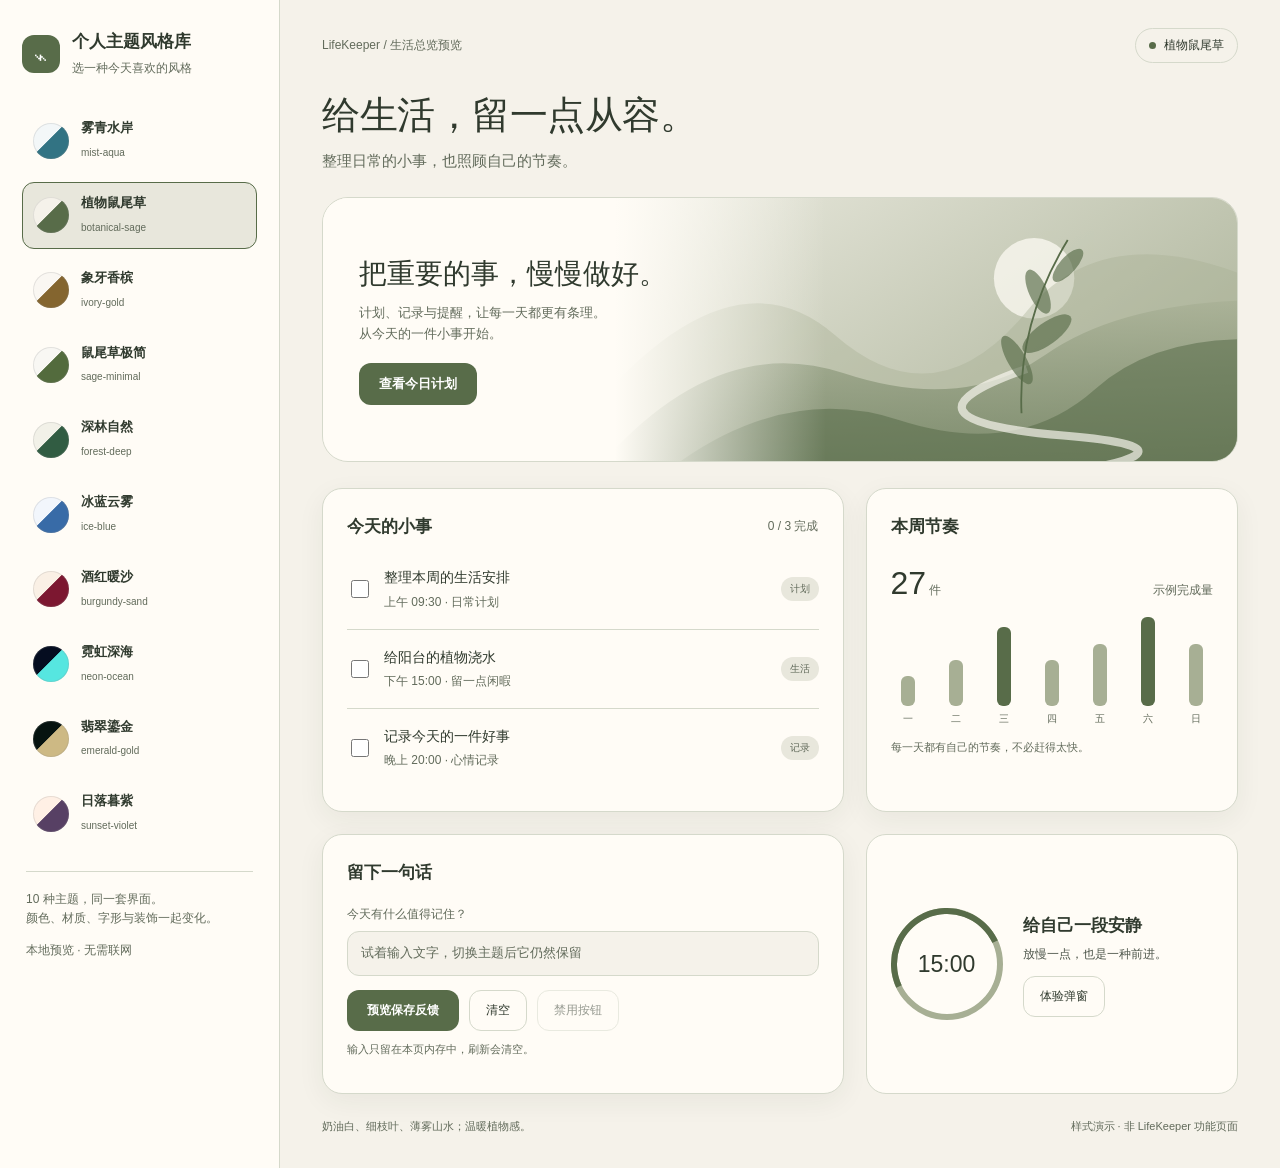
==== index.html @ 5e007a4a "Publish ten UI themes, reusable Skill and demo" ====
<!doctype html>
<html lang="zh-CN" data-ui-theme="botanical-sage"><head><meta charset="utf-8"><meta name="viewport" content="width=device-width,initial-scale=1"><title>个人主题风格预览</title><style>
/* Proposed tokens, not pixel-extracted. Original illustration assets are not included. */
:root[data-ui-theme="mist-aqua"] {
  color-scheme: light;
  --ui-bg: #F3F7F8;
  --ui-surface: #FFFFFF;
  --ui-surface-muted: #E4EFF1;
  --ui-text: #263A40;
  --ui-text-secondary: #536A72;
  --ui-accent: #327383;
  --ui-on-accent: #FFFFFF;
  --ui-border: #C8DADD;
  --ui-decor: #91BDC5;
  --ui-focus: #327383;
  --ui-danger: #A62D3D;
  --ui-on-danger: #FFFFFF;
  --ui-success: #2E6543;
  --ui-warning: #805B17;
  --ui-radius-card: 20px;
  --ui-radius-control: 12px;
  --ui-shadow: 0 8px 28px rgba(40,55,40,.06);
  --ui-font-body: "Segoe UI", "Microsoft YaHei", sans-serif;
  --ui-font-display: "Segoe UI", "Microsoft YaHei", sans-serif;
  --ui-motion-fast: 160ms;
  --ui-motion-panel: 240ms;
  --ui-gradient-decor: linear-gradient(145deg, #FFFFFF, #91BDC5);
  --ui-chart-1: #327383;
  --ui-chart-2: #91BDC5;
  --ui-chart-3: #536A72;
  --ui-surface-immersive: #FFFFFF;
  --ui-on-immersive: #263A40;
  --ui-shadow-decor: none;
}

:root[data-ui-theme="botanical-sage"] {
  color-scheme: light;
  --ui-bg: #F5F2EA;
  --ui-surface: #FFFCF6;
  --ui-surface-muted: #E8E7DC;
  --ui-text: #303A2E;
  --ui-text-secondary: #626B5B;
  --ui-accent: #586C49;
  --ui-on-accent: #FFFFFF;
  --ui-border: #D5D9CB;
  --ui-decor: #A7AF94;
  --ui-focus: #586C49;
  --ui-danger: #A62D3D;
  --ui-on-danger: #FFFFFF;
  --ui-success: #2E6543;
  --ui-warning: #805B17;
  --ui-radius-card: 20px;
  --ui-radius-control: 12px;
  --ui-shadow: 0 8px 28px rgba(40,55,40,.06);
  --ui-font-body: "Segoe UI", "Microsoft YaHei", sans-serif;
  --ui-font-display: "Georgia", "STSong", "SimSun", serif;
  --ui-motion-fast: 160ms;
  --ui-motion-panel: 240ms;
  --ui-gradient-decor: linear-gradient(145deg, #FFFCF6, #A7AF94);
  --ui-chart-1: #586C49;
  --ui-chart-2: #A7AF94;
  --ui-chart-3: #626B5B;
  --ui-surface-immersive: #FFFCF6;
  --ui-on-immersive: #303A2E;
  --ui-shadow-decor: none;
}

:root[data-ui-theme="ivory-gold"] {
  color-scheme: light;
  --ui-bg: #FAF7F2;
  --ui-surface: #FFFFFF;
  --ui-surface-muted: #F1E9DA;
  --ui-text: #3C352B;
  --ui-text-secondary: #766650;
  --ui-accent: #84652F;
  --ui-on-accent: #FFFFFF;
  --ui-border: #E0D3BC;
  --ui-decor: #CBAF77;
  --ui-focus: #84652F;
  --ui-danger: #A62D3D;
  --ui-on-danger: #FFFFFF;
  --ui-success: #2E6543;
  --ui-warning: #805B17;
  --ui-radius-card: 20px;
  --ui-radius-control: 12px;
  --ui-shadow: 0 8px 28px rgba(40,55,40,.06);
  --ui-font-body: "Segoe UI", "Microsoft YaHei", sans-serif;
  --ui-font-display: "Georgia", "STSong", "SimSun", serif;
  --ui-motion-fast: 160ms;
  --ui-motion-panel: 240ms;
  --ui-gradient-decor: linear-gradient(145deg, #FFFFFF, #CBAF77);
  --ui-chart-1: #84652F;
  --ui-chart-2: #CBAF77;
  --ui-chart-3: #766650;
  --ui-surface-immersive: #FFFFFF;
  --ui-on-immersive: #3C352B;
  --ui-shadow-decor: none;
}

:root[data-ui-theme="sage-minimal"] {
  color-scheme: light;
  --ui-bg: #F8F7F3;
  --ui-surface: #FFFFFF;
  --ui-surface-muted: #EDEFE5;
  --ui-text: #30392D;
  --ui-text-secondary: #626D59;
  --ui-accent: #536B3D;
  --ui-on-accent: #FFFFFF;
  --ui-border: #D8DECD;
  --ui-decor: #A3B18A;
  --ui-focus: #536B3D;
  --ui-danger: #A62D3D;
  --ui-on-danger: #FFFFFF;
  --ui-success: #2E6543;
  --ui-warning: #805B17;
  --ui-radius-card: 16px;
  --ui-radius-control: 12px;
  --ui-shadow: 0 8px 28px rgba(40,55,40,.06);
  --ui-font-body: "Segoe UI", "Microsoft YaHei", sans-serif;
  --ui-font-display: "Segoe UI", "Microsoft YaHei", sans-serif;
  --ui-motion-fast: 160ms;
  --ui-motion-panel: 240ms;
  --ui-gradient-decor: linear-gradient(145deg, #FFFFFF, #A3B18A);
  --ui-chart-1: #536B3D;
  --ui-chart-2: #A3B18A;
  --ui-chart-3: #626D59;
  --ui-surface-immersive: #FFFFFF;
  --ui-on-immersive: #30392D;
  --ui-shadow-decor: none;
}

:root[data-ui-theme="forest-deep"] {
  color-scheme: light;
  --ui-bg: #F2F1E8;
  --ui-surface: #FCFBF5;
  --ui-surface-muted: #E2E7DC;
  --ui-text: #243C31;
  --ui-text-secondary: #536859;
  --ui-accent: #315C42;
  --ui-on-accent: #FFFFFF;
  --ui-border: #C9D4C7;
  --ui-decor: #779174;
  --ui-focus: #315C42;
  --ui-danger: #A62D3D;
  --ui-on-danger: #FFFFFF;
  --ui-success: #2E6543;
  --ui-warning: #805B17;
  --ui-radius-card: 20px;
  --ui-radius-control: 12px;
  --ui-shadow: 0 8px 28px rgba(40,55,40,.06);
  --ui-font-body: "Segoe UI", "Microsoft YaHei", sans-serif;
  --ui-font-display: "Georgia", "STSong", "SimSun", serif;
  --ui-motion-fast: 160ms;
  --ui-motion-panel: 240ms;
  --ui-gradient-decor: linear-gradient(145deg, #FCFBF5, #779174);
  --ui-chart-1: #315C42;
  --ui-chart-2: #779174;
  --ui-chart-3: #536859;
  --ui-surface-immersive: #203F32;
  --ui-on-immersive: #F7F4E9;
  --ui-shadow-decor: none;
}

:root[data-ui-theme="ice-blue"] {
  color-scheme: light;
  --ui-bg: #F2F6FC;
  --ui-surface: #FFFFFF;
  --ui-surface-muted: #E5EDF8;
  --ui-text: #293B54;
  --ui-text-secondary: #586D8A;
  --ui-accent: #386BA7;
  --ui-on-accent: #FFFFFF;
  --ui-border: #C9D8EA;
  --ui-decor: #8AAED5;
  --ui-focus: #386BA7;
  --ui-danger: #A62D3D;
  --ui-on-danger: #FFFFFF;
  --ui-success: #2E6543;
  --ui-warning: #805B17;
  --ui-radius-card: 20px;
  --ui-radius-control: 12px;
  --ui-shadow: 0 8px 28px rgba(40,55,40,.06);
  --ui-font-body: "Segoe UI", "Microsoft YaHei", sans-serif;
  --ui-font-display: "Segoe UI", "Microsoft YaHei", sans-serif;
  --ui-motion-fast: 160ms;
  --ui-motion-panel: 240ms;
  --ui-gradient-decor: linear-gradient(145deg, #FFFFFF, #8AAED5);
  --ui-chart-1: #386BA7;
  --ui-chart-2: #8AAED5;
  --ui-chart-3: #586D8A;
  --ui-surface-immersive: #FFFFFF;
  --ui-on-immersive: #293B54;
  --ui-shadow-decor: none;
}

:root[data-ui-theme="burgundy-sand"] {
  color-scheme: light;
  --ui-bg: #FAF0E5;
  --ui-surface: #FFFAF3;
  --ui-surface-muted: #F0E0CD;
  --ui-text: #4B252B;
  --ui-text-secondary: #795C51;
  --ui-accent: #7C1730;
  --ui-on-accent: #FFFFFF;
  --ui-border: #E3CDB7;
  --ui-decor: #C49865;
  --ui-focus: #7C1730;
  --ui-danger: #A62D3D;
  --ui-on-danger: #FFFFFF;
  --ui-success: #2E6543;
  --ui-warning: #805B17;
  --ui-radius-card: 20px;
  --ui-radius-control: 12px;
  --ui-shadow: 0 8px 28px rgba(40,55,40,.06);
  --ui-font-body: "Segoe UI", "Microsoft YaHei", sans-serif;
  --ui-font-display: "Georgia", "STSong", "SimSun", serif;
  --ui-motion-fast: 160ms;
  --ui-motion-panel: 240ms;
  --ui-gradient-decor: linear-gradient(145deg, #FFFAF3, #C49865);
  --ui-chart-1: #7C1730;
  --ui-chart-2: #C49865;
  --ui-chart-3: #795C51;
  --ui-surface-immersive: #FFFAF3;
  --ui-on-immersive: #4B252B;
  --ui-shadow-decor: none;
}

:root[data-ui-theme="neon-ocean"] {
  color-scheme: dark;
  --ui-bg: #050D20;
  --ui-surface: #101E37;
  --ui-surface-muted: #163350;
  --ui-text: #EDF6FF;
  --ui-text-secondary: #A6BDD7;
  --ui-accent: #56E6E0;
  --ui-on-accent: #052128;
  --ui-border: #315775;
  --ui-decor: #32CDEB;
  --ui-focus: #56E6E0;
  --ui-danger: #FFB4B4;
  --ui-on-danger: #271014;
  --ui-success: #A8E3BD;
  --ui-warning: #F3D695;
  --ui-radius-card: 20px;
  --ui-radius-control: 12px;
  --ui-shadow: 0 8px 28px rgba(0,0,0,.18);
  --ui-font-body: "Segoe UI", "Microsoft YaHei", sans-serif;
  --ui-font-display: "Segoe UI", "Microsoft YaHei", sans-serif;
  --ui-motion-fast: 160ms;
  --ui-motion-panel: 240ms;
  --ui-gradient-decor: linear-gradient(145deg, #101E37, #32CDEB);
  --ui-chart-1: #56E6E0;
  --ui-chart-2: #32CDEB;
  --ui-chart-3: #A6BDD7;
  --ui-surface-immersive: #101E37;
  --ui-on-immersive: #EDF6FF;
  --ui-shadow-decor: 0 0 32px rgba(50,205,235,.16);
}

:root[data-ui-theme="emerald-gold"] {
  color-scheme: dark;
  --ui-bg: #061310;
  --ui-surface: #102923;
  --ui-surface-muted: #183B30;
  --ui-text: #F2F2DC;
  --ui-text-secondary: #A9C1B0;
  --ui-accent: #CDB984;
  --ui-on-accent: #15251B;
  --ui-border: #376B57;
  --ui-decor: #61B991;
  --ui-focus: #CDB984;
  --ui-danger: #FFB4B4;
  --ui-on-danger: #271014;
  --ui-success: #A8E3BD;
  --ui-warning: #F3D695;
  --ui-radius-card: 20px;
  --ui-radius-control: 12px;
  --ui-shadow: 0 8px 28px rgba(0,0,0,.18);
  --ui-font-body: "Segoe UI", "Microsoft YaHei", sans-serif;
  --ui-font-display: "Georgia", "STSong", "SimSun", serif;
  --ui-motion-fast: 160ms;
  --ui-motion-panel: 240ms;
  --ui-gradient-decor: linear-gradient(145deg, #102923, #61B991);
  --ui-chart-1: #CDB984;
  --ui-chart-2: #61B991;
  --ui-chart-3: #A9C1B0;
  --ui-surface-immersive: #102923;
  --ui-on-immersive: #F2F2DC;
  --ui-shadow-decor: none;
}

:root[data-ui-theme="sunset-violet"] {
  color-scheme: light;
  --ui-bg: #FFF0E5;
  --ui-surface: #FFF8F1;
  --ui-surface-muted: #F7DDCE;
  --ui-text: #392F47;
  --ui-text-secondary: #795B68;
  --ui-accent: #574064;
  --ui-on-accent: #FFFFFF;
  --ui-border: #EBC6B5;
  --ui-decor: #D27C52;
  --ui-focus: #574064;
  --ui-danger: #A62D3D;
  --ui-on-danger: #FFFFFF;
  --ui-success: #2E6543;
  --ui-warning: #805B17;
  --ui-radius-card: 20px;
  --ui-radius-control: 12px;
  --ui-shadow: 0 8px 28px rgba(40,55,40,.06);
  --ui-font-body: "Segoe UI", "Microsoft YaHei", sans-serif;
  --ui-font-display: "Segoe UI", "Microsoft YaHei", sans-serif;
  --ui-motion-fast: 160ms;
  --ui-motion-panel: 240ms;
  --ui-gradient-decor: linear-gradient(145deg, #FFF8F1, #D27C52);
  --ui-chart-1: #574064;
  --ui-chart-2: #D27C52;
  --ui-chart-3: #795B68;
  --ui-surface-immersive: #30243D;
  --ui-on-immersive: #F7F4E9;
  --ui-shadow-decor: none;
}


*{box-sizing:border-box}body{margin:0;background:var(--ui-bg);color:var(--ui-text);font:15px/1.6 var(--ui-font-body)}button,input,select{font:inherit}button{cursor:pointer}button,input,select{color:inherit}button:focus-visible,input:focus-visible,select:focus-visible{outline:3px solid var(--ui-focus);outline-offset:4px}button{border:0}button:disabled{opacity:.5;cursor:not-allowed}button:hover:not(:disabled){filter:brightness(.96)}.layout{display:grid;grid-template-columns:280px minmax(0,1fr);min-height:100vh}.sidebar{background:var(--ui-surface);border-right:1px solid var(--ui-border);padding:28px 22px}.brand{display:flex;gap:12px;align-items:center;margin-bottom:28px}.logo{width:38px;height:38px;border-radius:12px;display:grid;place-items:center;background:var(--ui-accent);color:var(--ui-on-accent);font-size:25px}.brand strong{display:block;font-size:17px}.muted{color:var(--ui-text-secondary)}.small{font-size:12px}.theme-list{display:grid;gap:8px}.theme-button{width:100%;text-align:left;display:flex;gap:12px;align-items:center;background:transparent;border:1px solid transparent;padding:10px;border-radius:12px;min-height:55px}.theme-button[aria-pressed=true]{background:var(--ui-surface-muted);border-color:var(--ui-accent)}.swatch{width:36px;height:36px;border-radius:50%;flex:none;box-shadow:inset 0 0 0 1px #8883}.theme-button strong{font-size:13px;font-weight:600;display:block}.theme-button .small{font-size:10px}.sidebar-note{margin:24px 4px 0;padding-top:18px;border-top:1px solid var(--ui-border)}.content{padding:28px 42px 32px;max-width:1460px;width:100%;margin:auto}.top{display:flex;align-items:center;justify-content:space-between;margin-bottom:28px;gap:16px}.top p{margin:0}.pill{display:flex;align-items:center;gap:8px;padding:7px 13px;border:1px solid var(--ui-border);border-radius:30px;font-size:12px}.dot{height:7px;width:7px;border-radius:50%;background:var(--ui-accent)}h1,h2,p{margin-top:0}h1{font:500 clamp(28px,3vw,40px)/1.3 var(--ui-font-display);letter-spacing:-.5px;margin-bottom:8px}h2{font-size:17px;font-weight:600;margin-bottom:18px}.intro{margin-bottom:24px}.intro p{margin-bottom:0}.hero{position:relative;overflow:hidden;border-radius:26px;height:265px;background:var(--ui-surface-muted);margin-bottom:26px;border:1px solid var(--ui-border)}.landscape{position:absolute;inset:0;width:100%;height:100%;color:var(--ui-accent);background:var(--ui-gradient-decor)}.hero-copy{position:relative;width:55%;height:100%;display:flex;flex-direction:column;justify-content:center;padding:32px 36px;background:linear-gradient(90deg,var(--ui-surface) 0%,var(--ui-surface) 58%,transparent 100%)}.hero h2{font:500 28px/1.4 var(--ui-font-display);margin-bottom:10px}.hero p{font-size:13px;margin-bottom:18px;max-width:330px}.primary{background:var(--ui-accent);color:var(--ui-on-accent);border-radius:var(--ui-radius-control);padding:11px 20px;align-self:flex-start;font-weight:600}.secondary{border:1px solid var(--ui-border);background:var(--ui-surface);border-radius:var(--ui-radius-control);padding:10px 16px}.hero .primary{font-size:13px}.grid{display:grid;grid-template-columns:minmax(0,1.4fr) minmax(0,1fr);gap:22px}.panel{padding:24px;border-radius:var(--ui-radius-card);background:var(--ui-surface);border:1px solid var(--ui-border);box-shadow:var(--ui-shadow)}.section-head{display:flex;justify-content:space-between;align-items:center;margin-bottom:10px}.section-head h2{margin:0}.text-button{padding:5px;background:transparent;color:var(--ui-accent);font-size:12px}.task{display:flex;gap:12px;align-items:center;padding:16px 0;border-bottom:1px solid var(--ui-border)}.task:last-child{border-bottom:0}.task input{accent-color:var(--ui-accent);width:18px;height:18px;flex:none;cursor:pointer}.task label{flex:1;cursor:pointer}.task label strong{display:block;font-size:14px;font-weight:500}.task input:checked+label strong{text-decoration:line-through;color:var(--ui-text-secondary)}.tag{font-size:10px;border-radius:20px;padding:4px 9px;background:var(--ui-surface-muted);color:var(--ui-text-secondary)}.metrics{display:flex;justify-content:space-between;align-items:baseline}.big{font-size:32px;font-weight:500;font-variant-numeric:tabular-nums}.chart{display:flex;height:118px;gap:14px;align-items:flex-end;padding:8px 0 0;margin-bottom:12px}.column{flex:1;display:flex;align-items:center;flex-direction:column;gap:5px;height:100%;justify-content:flex-end}.bar{width:14px;border-radius:6px;background:var(--ui-chart-2)}.column:nth-child(3n) .bar{background:var(--ui-chart-1)}.column span{font-size:10px;color:var(--ui-text-secondary)}.chart-caption{font-size:11px;color:var(--ui-text-secondary);margin:0}.bottom-grid{margin-top:22px;display:grid;grid-template-columns:minmax(0,1.4fr) minmax(0,1fr);gap:22px}.form-label{display:block;font-size:12px;margin:0 0 7px}.input{background:var(--ui-bg);border:1px solid var(--ui-border);padding:11px 13px;border-radius:var(--ui-radius-control);width:100%;font-size:13px}.input::placeholder{color:var(--ui-text-secondary)}.actions{display:flex;gap:10px;margin-top:14px;flex-wrap:wrap}.actions button{font-size:12px}.immersive{background:var(--ui-surface-immersive);color:var(--ui-on-immersive);box-shadow:var(--ui-shadow-decor);position:relative;overflow:hidden;display:flex;align-items:center;gap:20px;min-height:196px}.ring{width:112px;height:112px;flex:none;border-radius:50%;border:6px solid var(--ui-decor);position:relative;display:grid;place-items:center;font-size:23px}.ring:before{content:'';position:absolute;inset:-6px;border:6px solid var(--ui-accent);border-right-color:transparent;border-bottom-color:transparent;border-radius:50%;transform:rotate(20deg)}.immersive h2{margin-bottom:6px}.immersive p{font-size:12px;opacity:.85}.immersive button{font-size:12px}.footer{display:flex;justify-content:space-between;gap:20px;margin-top:24px;font-size:11px;color:var(--ui-text-secondary)}.toast{position:fixed;bottom:28px;left:50%;transform:translateX(-50%);padding:12px 24px;border-radius:14px;background:var(--ui-accent);color:var(--ui-on-accent);box-shadow:var(--ui-shadow);z-index:10}.toast[hidden]{display:none}.art-variant{display:none}.landscape[data-art=plant] .plant,.landscape[data-art=flower] .flower,.landscape[data-art=forest] .forest,.landscape[data-art=ring] .rings,.landscape[data-art=crystal] .crystal,.landscape[data-art=cloud] .cloud,.landscape[data-art=sun] .sun{display:block}.landscape[data-art=ring] .mountains{opacity:.15}.landscape[data-art=crystal] .mountains{opacity:.5}.landscape[data-art=flower] .mountains{opacity:.2}.landscape[data-art=ring] .rings{filter:drop-shadow(0 0 10px var(--ui-decor))}.preview-note{font-size:11px;margin-top:10px}.theme-button{transition:background-color 160ms,filter 160ms}dialog{background:var(--ui-surface);color:var(--ui-text);border:1px solid var(--ui-border);border-radius:22px;padding:28px;width:min(450px,90vw);box-shadow:var(--ui-shadow)}dialog::backdrop{background:#0005}dialog p{font-size:14px}dialog .primary{float:right}button:active:not(:disabled){transform:translateY(1px)}@media(max-width:1100px){.content{padding:26px}.layout{grid-template-columns:235px minmax(0,1fr)}.sidebar{padding:25px 14px}.hero-copy{width:68%}.grid,.bottom-grid{grid-template-columns:1fr}.chart{height:130px}}@media(max-width:720px){.layout{display:block}.sidebar{border-right:0;border-bottom:1px solid var(--ui-border);padding:18px}.brand{margin-bottom:14px}.theme-list{display:flex;overflow:auto;gap:6px;padding:4px 4px 12px}.theme-button{min-width:158px;width:158px}.sidebar-note{display:none}.content{padding:22px 18px}.top{margin-bottom:20px}.hero{height:285px}.hero-copy{width:82%;padding:24px}.hero h2{font-size:25px}.footer{display:block}.footer span{display:block;margin-bottom:6px}.panel{padding:20px}.intro p{font-size:13px}}@media(prefers-reduced-motion:reduce){*,*:before,*:after{transition:none!important;animation:none!important}button:active:not(:disabled){transform:none}}
</style></head><body><div class="layout"><aside class="sidebar"><div class="brand"><div class="logo" aria-hidden="true">⌁</div><div><strong>个人主题风格库</strong><span class="muted small">选一种今天喜欢的风格</span></div></div><nav class="theme-list" aria-label="选择主题" id="theme-list"></nav><div class="sidebar-note"><p class="small muted">10 种主题，同一套界面。<br>颜色、材质、字形与装饰一起变化。</p><p class="small muted">本地预览 · 无需联网</p></div></aside><main class="content"><header class="top"><p class="muted small">LifeKeeper / 生活总览预览</p><div class="pill"><span class="dot"></span><span id="theme-name">植物鼠尾草</span></div></header><section class="intro"><h1>给生活，留一点从容。</h1><p class="muted">整理日常的小事，也照顾自己的节奏。</p></section><section class="hero"><svg class="landscape" data-art="plant" id="landscape" aria-hidden="true" viewBox="0 0 1000 300" preserveAspectRatio="xMidYMid slice"><defs><linearGradient id="terrain" x1="0" y1="0" x2="0" y2="1"><stop offset="0" stop-color="var(--ui-decor)"/><stop offset="1" stop-color="var(--ui-accent)"/></linearGradient><radialGradient id="light"><stop stop-color="var(--ui-surface)"/><stop offset="1" stop-color="var(--ui-decor)"/></radialGradient></defs><g class="mountains"><circle cx="778" cy="94" r="44" fill="var(--ui-surface)" opacity=".72"/><path d="M300 230 Q450 60 560 156 T770 130 T1080 125 V320 H300Z" fill="var(--ui-decor)" opacity=".4"/><path d="M320 280 Q440 155 570 198 T790 178 T1050 118 V320 H320Z" fill="url(#terrain)" opacity=".65"/><path d="M370 310 Q500 207 630 249 T845 215 T1100 169 V320Z" fill="currentColor" opacity=".55"/><path d="M770 193 Q610 249 810 266 T723 320" fill="none" stroke="var(--ui-surface)" stroke-width="9" opacity=".65"/></g><g class="art-variant plant" transform="translate(805 50) rotate(12)"><path d="M0 196 Q-25 100 10 0" stroke="currentColor" fill="none" stroke-width="2"/><g fill="currentColor" opacity=".65"><ellipse cx="-17" cy="140" rx="10" ry="30" transform="rotate(-42 -17 140)"/><ellipse cx="9" cy="105" rx="12" ry="32" transform="rotate(42 9 105)"/><ellipse cx="-10" cy="62" rx="10" ry="26" transform="rotate(-36 -10 62)"/><ellipse cx="16" cy="27" rx="9" ry="23" transform="rotate(30 16 27)"/></g></g><g class="art-variant flower" transform="translate(810 145)" fill="currentColor" opacity=".35"><ellipse rx="25" ry="62" transform="rotate(-45)"/><ellipse rx="25" ry="62" transform="rotate(45)"/><ellipse rx="25" ry="62"/><ellipse rx="25" ry="62" transform="rotate(90)"/></g><g class="art-variant forest" fill="currentColor" opacity=".75"><path d="M660 238 l25 -80 25 80h-18v28h-14v-28z M900 247 l32 -115 32 115h-25v45h-15v-45z M860 242 l24 -90 24 90h-16v26h-15v-26z"/></g><g class="art-variant rings" fill="none" stroke="var(--ui-accent)"><circle cx="795" cy="145" r="86" stroke-width="6"/><circle cx="795" cy="145" r="103" stroke-width="1" opacity=".5"/><circle cx="795" cy="145" r="73" stroke-width="1" opacity=".65"/></g><g class="art-variant crystal" transform="translate(794 75)"><path d="M0 0 48 38 58 108 8 157 -46 117 -38 48Z" fill="var(--ui-decor)"/><path d="M0 0 10 66 -46 117 -38 48Z" fill="currentColor"/><path d="M10 66 48 38 58 108 8 157Z" fill="var(--ui-accent)"/><path d="M0 0 10 66 48 38 M10 66 8 157 M10 66 -46 117" stroke="var(--ui-on-accent)" opacity=".6" fill="none"/></g><g class="art-variant cloud" fill="var(--ui-surface)" opacity=".55"><ellipse cx="770" cy="160" rx="68" ry="18"/><ellipse cx="810" cy="142" rx="38" ry="26"/><ellipse cx="877" cy="112" rx="60" ry="12"/></g><g class="art-variant sun"><circle cx="778" cy="96" r="47" fill="url(#light)"/><circle cx="778" cy="96" r="46" fill="none" stroke="var(--ui-decor)"/></g></svg><div class="hero-copy"><h2>把重要的事，慢慢做好。</h2><p class="muted">计划、记录与提醒，让每一天都更有条理。<br>从今天的一件小事开始。</p><button class="primary" id="open-preview">查看今日计划</button></div></section><div class="grid"><section class="panel"><div class="section-head"><h2>今天的小事</h2><span class="muted small" id="task-count">0 / 3 完成</span></div><div class="task"><input id="t1" type="checkbox"><label for="t1"><strong>整理本周的生活安排</strong><span class="muted small">上午 09:30 · 日常计划</span></label><span class="tag">计划</span></div><div class="task"><input id="t2" type="checkbox"><label for="t2"><strong>给阳台的植物浇水</strong><span class="muted small">下午 15:00 · 留一点闲暇</span></label><span class="tag">生活</span></div><div class="task"><input id="t3" type="checkbox"><label for="t3"><strong>记录今天的一件好事</strong><span class="muted small">晚上 20:00 · 心情记录</span></label><span class="tag">记录</span></div></section><section class="panel"><h2>本周节奏</h2><div class="metrics"><span class="big">27<span class="small muted"> 件</span></span><span class="muted small">示例完成量</span></div><div class="chart" role="img" aria-label="周一至周日完成量示例：2、3、5、3、4、6、4"><div class="column"><div class="bar" style="height:28%"></div><span>一</span></div><div class="column"><div class="bar" style="height:42%"></div><span>二</span></div><div class="column"><div class="bar" style="height:72%"></div><span>三</span></div><div class="column"><div class="bar" style="height:42%"></div><span>四</span></div><div class="column"><div class="bar" style="height:57%"></div><span>五</span></div><div class="column"><div class="bar" style="height:85%"></div><span>六</span></div><div class="column"><div class="bar" style="height:57%"></div><span>日</span></div></div><p class="chart-caption">每一天都有自己的节奏，不必赶得太快。</p></section></div><div class="bottom-grid"><section class="panel"><h2>留下一句话</h2><label class="form-label muted" for="note">今天有什么值得记住？</label><input class="input" id="note" placeholder="试着输入文字，切换主题后它仍然保留" maxlength="200"><div class="actions"><button class="primary" id="save-note">预览保存反馈</button><button class="secondary" id="clear-note">清空</button><button class="secondary" disabled>禁用按钮</button></div><p class="muted preview-note">输入只留在本页内存中，刷新会清空。</p></section><section class="panel immersive"><div class="ring" aria-hidden="true">15:00</div><div><h2>给自己一段安静</h2><p>放慢一点，也是一种前进。</p><button class="secondary" id="quiet-preview">体验弹窗</button></div></section></div><footer class="footer"><span id="theme-description"></span><span>样式演示 · 非 LifeKeeper 功能页面</span></footer></main></div><div class="toast" role="status" hidden id="toast"></div><dialog id="preview-dialog"><h2>主题效果预览</h2><p>这里可以查看弹窗、按钮与遮罩的效果。切换主题只改变样式，你输入的文字和勾选项仍会保留。</p><button class="primary" id="close-dialog">关闭</button></dialog><script>
const themes=[
  {
    "id": "mist-aqua",
    "name": "雾青水岸",
    "version": 1,
    "description": "水岸晨光、雾青山层、柔光球体；清凉轻盈。",
    "motif": "水岸层叠与圆形柔光",
    "family": "aqua",
    "colorScheme": "light",
    "tokens": {
      "bg": "#F3F7F8",
      "surface": "#FFFFFF",
      "surface-muted": "#E4EFF1",
      "text": "#263A40",
      "text-secondary": "#536A72",
      "accent": "#327383",
      "on-accent": "#FFFFFF",
      "border": "#C8DADD",
      "decor": "#91BDC5",
      "focus": "#327383",
      "danger": "#A62D3D",
      "on-danger": "#FFFFFF",
      "success": "#2E6543",
      "warning": "#805B17",
      "radius-card": "20px",
      "radius-control": "12px",
      "shadow": "0 8px 28px rgba(40,55,40,.06)",
      "font-body": "\"Segoe UI\", \"Microsoft YaHei\", sans-serif",
      "font-display": "\"Segoe UI\", \"Microsoft YaHei\", sans-serif",
      "motion-fast": "160ms",
      "motion-panel": "240ms",
      "gradient-decor": "linear-gradient(145deg, #FFFFFF, #91BDC5)",
      "chart-1": "#327383",
      "chart-2": "#91BDC5",
      "chart-3": "#536A72",
      "surface-immersive": "#FFFFFF",
      "on-immersive": "#263A40",
      "shadow-decor": "none"
    },
    "status": "proposed-tokens-not-pixel-extracted",
    "chartColors": [
      "#327383",
      "#91BDC5",
      "#536A72"
    ],
    "assetStatus": "original-svg-demo-only-no-source-screenshots",
    "assetSlots": {
      "hero": "水岸层叠与圆形柔光",
      "emptyState": "同一视觉主题的简化原创装饰",
      "status": "使用产品原有图标，不复制参考品牌"
    },
    "immersiveStatus": "proposed-surface-pair-full-component-states-unverified",
    "preview": "../../../index.html"
  },
  {
    "id": "botanical-sage",
    "name": "植物鼠尾草",
    "version": 1,
    "description": "奶油白、细枝叶、薄雾山水；温暖植物感。",
    "motif": "细枝叶与淡色山水",
    "family": "sage",
    "colorScheme": "light",
    "tokens": {
      "bg": "#F5F2EA",
      "surface": "#FFFCF6",
      "surface-muted": "#E8E7DC",
      "text": "#303A2E",
      "text-secondary": "#626B5B",
      "accent": "#586C49",
      "on-accent": "#FFFFFF",
      "border": "#D5D9CB",
      "decor": "#A7AF94",
      "focus": "#586C49",
      "danger": "#A62D3D",
      "on-danger": "#FFFFFF",
      "success": "#2E6543",
      "warning": "#805B17",
      "radius-card": "20px",
      "radius-control": "12px",
      "shadow": "0 8px 28px rgba(40,55,40,.06)",
      "font-body": "\"Segoe UI\", \"Microsoft YaHei\", sans-serif",
      "font-display": "\"Georgia\", \"STSong\", \"SimSun\", serif",
      "motion-fast": "160ms",
      "motion-panel": "240ms",
      "gradient-decor": "linear-gradient(145deg, #FFFCF6, #A7AF94)",
      "chart-1": "#586C49",
      "chart-2": "#A7AF94",
      "chart-3": "#626B5B",
      "surface-immersive": "#FFFCF6",
      "on-immersive": "#303A2E",
      "shadow-decor": "none"
    },
    "status": "proposed-tokens-not-pixel-extracted",
    "chartColors": [
      "#586C49",
      "#A7AF94",
      "#626B5B"
    ],
    "assetStatus": "original-svg-demo-only-no-source-screenshots",
    "assetSlots": {
      "hero": "细枝叶与淡色山水",
      "emptyState": "同一视觉主题的简化原创装饰",
      "status": "使用产品原有图标，不复制参考品牌"
    },
    "immersiveStatus": "proposed-surface-pair-full-component-states-unverified",
    "preview": "../../../index.html"
  },
  {
    "id": "ivory-gold",
    "name": "象牙香槟",
    "version": 1,
    "description": "象牙白、香槟金、沙丘和白色球体；克制精致。",
    "motif": "沙丘切面与细金环",
    "family": "gold",
    "colorScheme": "light",
    "tokens": {
      "bg": "#FAF7F2",
      "surface": "#FFFFFF",
      "surface-muted": "#F1E9DA",
      "text": "#3C352B",
      "text-secondary": "#766650",
      "accent": "#84652F",
      "on-accent": "#FFFFFF",
      "border": "#E0D3BC",
      "decor": "#CBAF77",
      "focus": "#84652F",
      "danger": "#A62D3D",
      "on-danger": "#FFFFFF",
      "success": "#2E6543",
      "warning": "#805B17",
      "radius-card": "20px",
      "radius-control": "12px",
      "shadow": "0 8px 28px rgba(40,55,40,.06)",
      "font-body": "\"Segoe UI\", \"Microsoft YaHei\", sans-serif",
      "font-display": "\"Georgia\", \"STSong\", \"SimSun\", serif",
      "motion-fast": "160ms",
      "motion-panel": "240ms",
      "gradient-decor": "linear-gradient(145deg, #FFFFFF, #CBAF77)",
      "chart-1": "#84652F",
      "chart-2": "#CBAF77",
      "chart-3": "#766650",
      "surface-immersive": "#FFFFFF",
      "on-immersive": "#3C352B",
      "shadow-decor": "none"
    },
    "status": "proposed-tokens-not-pixel-extracted",
    "chartColors": [
      "#84652F",
      "#CBAF77",
      "#766650"
    ],
    "assetStatus": "original-svg-demo-only-no-source-screenshots",
    "assetSlots": {
      "hero": "沙丘切面与细金环",
      "emptyState": "同一视觉主题的简化原创装饰",
      "status": "使用产品原有图标，不复制参考品牌"
    },
    "immersiveStatus": "proposed-surface-pair-full-component-states-unverified",
    "preview": "../../../index.html"
  },
  {
    "id": "sage-minimal",
    "name": "鼠尾草极简",
    "version": 1,
    "description": "暖白、平面山形、细描边、抽象花瓣；少装饰。",
    "motif": "抽象花瓣与平面山形",
    "family": "sage",
    "colorScheme": "light",
    "tokens": {
      "bg": "#F8F7F3",
      "surface": "#FFFFFF",
      "surface-muted": "#EDEFE5",
      "text": "#30392D",
      "text-secondary": "#626D59",
      "accent": "#536B3D",
      "on-accent": "#FFFFFF",
      "border": "#D8DECD",
      "decor": "#A3B18A",
      "focus": "#536B3D",
      "danger": "#A62D3D",
      "on-danger": "#FFFFFF",
      "success": "#2E6543",
      "warning": "#805B17",
      "radius-card": "16px",
      "radius-control": "12px",
      "shadow": "0 8px 28px rgba(40,55,40,.06)",
      "font-body": "\"Segoe UI\", \"Microsoft YaHei\", sans-serif",
      "font-display": "\"Segoe UI\", \"Microsoft YaHei\", sans-serif",
      "motion-fast": "160ms",
      "motion-panel": "240ms",
      "gradient-decor": "linear-gradient(145deg, #FFFFFF, #A3B18A)",
      "chart-1": "#536B3D",
      "chart-2": "#A3B18A",
      "chart-3": "#626D59",
      "surface-immersive": "#FFFFFF",
      "on-immersive": "#30392D",
      "shadow-decor": "none"
    },
    "status": "proposed-tokens-not-pixel-extracted",
    "chartColors": [
      "#536B3D",
      "#A3B18A",
      "#626D59"
    ],
    "assetStatus": "original-svg-demo-only-no-source-screenshots",
    "assetSlots": {
      "hero": "抽象花瓣与平面山形",
      "emptyState": "同一视觉主题的简化原创装饰",
      "status": "使用产品原有图标，不复制参考品牌"
    },
    "immersiveStatus": "proposed-surface-pair-full-component-states-unverified",
    "preview": "../../../index.html"
  },
  {
    "id": "forest-deep",
    "name": "深林自然",
    "version": 1,
    "description": "奶油内容面与深林沉浸面并存；真实层叠森林意象。",
    "motif": "森林剪影与暖白内容",
    "family": "forest",
    "colorScheme": "light",
    "tokens": {
      "bg": "#F2F1E8",
      "surface": "#FCFBF5",
      "surface-muted": "#E2E7DC",
      "text": "#243C31",
      "text-secondary": "#536859",
      "accent": "#315C42",
      "on-accent": "#FFFFFF",
      "border": "#C9D4C7",
      "decor": "#779174",
      "focus": "#315C42",
      "danger": "#A62D3D",
      "on-danger": "#FFFFFF",
      "success": "#2E6543",
      "warning": "#805B17",
      "radius-card": "20px",
      "radius-control": "12px",
      "shadow": "0 8px 28px rgba(40,55,40,.06)",
      "font-body": "\"Segoe UI\", \"Microsoft YaHei\", sans-serif",
      "font-display": "\"Georgia\", \"STSong\", \"SimSun\", serif",
      "motion-fast": "160ms",
      "motion-panel": "240ms",
      "gradient-decor": "linear-gradient(145deg, #FCFBF5, #779174)",
      "chart-1": "#315C42",
      "chart-2": "#779174",
      "chart-3": "#536859",
      "surface-immersive": "#203F32",
      "on-immersive": "#F7F4E9",
      "shadow-decor": "none"
    },
    "status": "proposed-tokens-not-pixel-extracted",
    "chartColors": [
      "#315C42",
      "#779174",
      "#536859"
    ],
    "assetStatus": "original-svg-demo-only-no-source-screenshots",
    "assetSlots": {
      "hero": "森林剪影与暖白内容",
      "emptyState": "同一视觉主题的简化原创装饰",
      "status": "使用产品原有图标，不复制参考品牌"
    },
    "immersiveStatus": "proposed-surface-pair-full-component-states-unverified",
    "preview": "../../../index.html"
  },
  {
    "id": "ice-blue",
    "name": "冰蓝云雾",
    "version": 1,
    "description": "蓝白、云雾、水面、冷光球体；干净通透。",
    "motif": "云雾水面与蓝色球体",
    "family": "blue",
    "colorScheme": "light",
    "tokens": {
      "bg": "#F2F6FC",
      "surface": "#FFFFFF",
      "surface-muted": "#E5EDF8",
      "text": "#293B54",
      "text-secondary": "#586D8A",
      "accent": "#386BA7",
      "on-accent": "#FFFFFF",
      "border": "#C9D8EA",
      "decor": "#8AAED5",
      "focus": "#386BA7",
      "danger": "#A62D3D",
      "on-danger": "#FFFFFF",
      "success": "#2E6543",
      "warning": "#805B17",
      "radius-card": "20px",
      "radius-control": "12px",
      "shadow": "0 8px 28px rgba(40,55,40,.06)",
      "font-body": "\"Segoe UI\", \"Microsoft YaHei\", sans-serif",
      "font-display": "\"Segoe UI\", \"Microsoft YaHei\", sans-serif",
      "motion-fast": "160ms",
      "motion-panel": "240ms",
      "gradient-decor": "linear-gradient(145deg, #FFFFFF, #8AAED5)",
      "chart-1": "#386BA7",
      "chart-2": "#8AAED5",
      "chart-3": "#586D8A",
      "surface-immersive": "#FFFFFF",
      "on-immersive": "#293B54",
      "shadow-decor": "none"
    },
    "status": "proposed-tokens-not-pixel-extracted",
    "chartColors": [
      "#386BA7",
      "#8AAED5",
      "#586D8A"
    ],
    "assetStatus": "original-svg-demo-only-no-source-screenshots",
    "assetSlots": {
      "hero": "云雾水面与蓝色球体",
      "emptyState": "同一视觉主题的简化原创装饰",
      "status": "使用产品原有图标，不复制参考品牌"
    },
    "immersiveStatus": "proposed-surface-pair-full-component-states-unverified",
    "preview": "../../../index.html"
  },
  {
    "id": "burgundy-sand",
    "name": "酒红暖沙",
    "version": 1,
    "description": "奶油暖沙、酒红焦点、金色细线、夕阳层叠。",
    "motif": "酒红日轮与暖沙山层",
    "family": "burgundy",
    "colorScheme": "light",
    "tokens": {
      "bg": "#FAF0E5",
      "surface": "#FFFAF3",
      "surface-muted": "#F0E0CD",
      "text": "#4B252B",
      "text-secondary": "#795C51",
      "accent": "#7C1730",
      "on-accent": "#FFFFFF",
      "border": "#E3CDB7",
      "decor": "#C49865",
      "focus": "#7C1730",
      "danger": "#A62D3D",
      "on-danger": "#FFFFFF",
      "success": "#2E6543",
      "warning": "#805B17",
      "radius-card": "20px",
      "radius-control": "12px",
      "shadow": "0 8px 28px rgba(40,55,40,.06)",
      "font-body": "\"Segoe UI\", \"Microsoft YaHei\", sans-serif",
      "font-display": "\"Georgia\", \"STSong\", \"SimSun\", serif",
      "motion-fast": "160ms",
      "motion-panel": "240ms",
      "gradient-decor": "linear-gradient(145deg, #FFFAF3, #C49865)",
      "chart-1": "#7C1730",
      "chart-2": "#C49865",
      "chart-3": "#795C51",
      "surface-immersive": "#FFFAF3",
      "on-immersive": "#4B252B",
      "shadow-decor": "none"
    },
    "status": "proposed-tokens-not-pixel-extracted",
    "chartColors": [
      "#7C1730",
      "#C49865",
      "#795C51"
    ],
    "assetStatus": "original-svg-demo-only-no-source-screenshots",
    "assetSlots": {
      "hero": "酒红日轮与暖沙山层",
      "emptyState": "同一视觉主题的简化原创装饰",
      "status": "使用产品原有图标，不复制参考品牌"
    },
    "immersiveStatus": "proposed-surface-pair-full-component-states-unverified",
    "preview": "../../../index.html"
  },
  {
    "id": "neon-ocean",
    "name": "霓虹深海",
    "version": 1,
    "description": "蓝黑底、青蓝局部发光、玻璃深蓝面、科技圆环。",
    "motif": "青蓝能量环与深蓝渐层",
    "family": "neon",
    "colorScheme": "dark",
    "tokens": {
      "bg": "#050D20",
      "surface": "#101E37",
      "surface-muted": "#163350",
      "text": "#EDF6FF",
      "text-secondary": "#A6BDD7",
      "accent": "#56E6E0",
      "on-accent": "#052128",
      "border": "#315775",
      "decor": "#32CDEB",
      "focus": "#56E6E0",
      "danger": "#FFB4B4",
      "on-danger": "#271014",
      "success": "#A8E3BD",
      "warning": "#F3D695",
      "radius-card": "20px",
      "radius-control": "12px",
      "shadow": "0 8px 28px rgba(0,0,0,.18)",
      "font-body": "\"Segoe UI\", \"Microsoft YaHei\", sans-serif",
      "font-display": "\"Segoe UI\", \"Microsoft YaHei\", sans-serif",
      "motion-fast": "160ms",
      "motion-panel": "240ms",
      "gradient-decor": "linear-gradient(145deg, #101E37, #32CDEB)",
      "chart-1": "#56E6E0",
      "chart-2": "#32CDEB",
      "chart-3": "#A6BDD7",
      "surface-immersive": "#101E37",
      "on-immersive": "#EDF6FF",
      "shadow-decor": "0 0 32px rgba(50,205,235,.16)"
    },
    "status": "proposed-tokens-not-pixel-extracted",
    "chartColors": [
      "#56E6E0",
      "#32CDEB",
      "#A6BDD7"
    ],
    "assetStatus": "original-svg-demo-only-no-source-screenshots",
    "assetSlots": {
      "hero": "青蓝能量环与深蓝渐层",
      "emptyState": "同一视觉主题的简化原创装饰",
      "status": "使用产品原有图标，不复制参考品牌"
    },
    "immersiveStatus": "proposed-surface-pair-full-component-states-unverified",
    "preview": "../../../index.html"
  },
  {
    "id": "emerald-gold",
    "name": "翡翠鎏金",
    "version": 1,
    "description": "近黑绿、翡翠晶体、金色细节、夜山水；深邃克制。",
    "motif": "翡翠晶体与金线夜山",
    "family": "emerald",
    "colorScheme": "dark",
    "tokens": {
      "bg": "#061310",
      "surface": "#102923",
      "surface-muted": "#183B30",
      "text": "#F2F2DC",
      "text-secondary": "#A9C1B0",
      "accent": "#CDB984",
      "on-accent": "#15251B",
      "border": "#376B57",
      "decor": "#61B991",
      "focus": "#CDB984",
      "danger": "#FFB4B4",
      "on-danger": "#271014",
      "success": "#A8E3BD",
      "warning": "#F3D695",
      "radius-card": "20px",
      "radius-control": "12px",
      "shadow": "0 8px 28px rgba(0,0,0,.18)",
      "font-body": "\"Segoe UI\", \"Microsoft YaHei\", sans-serif",
      "font-display": "\"Georgia\", \"STSong\", \"SimSun\", serif",
      "motion-fast": "160ms",
      "motion-panel": "240ms",
      "gradient-decor": "linear-gradient(145deg, #102923, #61B991)",
      "chart-1": "#CDB984",
      "chart-2": "#61B991",
      "chart-3": "#A9C1B0",
      "surface-immersive": "#102923",
      "on-immersive": "#F2F2DC",
      "shadow-decor": "none"
    },
    "status": "proposed-tokens-not-pixel-extracted",
    "chartColors": [
      "#CDB984",
      "#61B991",
      "#A9C1B0"
    ],
    "assetStatus": "original-svg-demo-only-no-source-screenshots",
    "assetSlots": {
      "hero": "翡翠晶体与金线夜山",
      "emptyState": "同一视觉主题的简化原创装饰",
      "status": "使用产品原有图标，不复制参考品牌"
    },
    "immersiveStatus": "proposed-surface-pair-full-component-states-unverified",
    "preview": "../../../index.html"
  },
  {
    "id": "sunset-violet",
    "name": "日落暮紫",
    "version": 1,
    "description": "桃橙日面与暮紫夜面配对；同一视觉家族内有明暗场景。",
    "motif": "日落山水与暮紫月夜",
    "family": "sunset",
    "colorScheme": "light",
    "tokens": {
      "bg": "#FFF0E5",
      "surface": "#FFF8F1",
      "surface-muted": "#F7DDCE",
      "text": "#392F47",
      "text-secondary": "#795B68",
      "accent": "#574064",
      "on-accent": "#FFFFFF",
      "border": "#EBC6B5",
      "decor": "#D27C52",
      "focus": "#574064",
      "danger": "#A62D3D",
      "on-danger": "#FFFFFF",
      "success": "#2E6543",
      "warning": "#805B17",
      "radius-card": "20px",
      "radius-control": "12px",
      "shadow": "0 8px 28px rgba(40,55,40,.06)",
      "font-body": "\"Segoe UI\", \"Microsoft YaHei\", sans-serif",
      "font-display": "\"Segoe UI\", \"Microsoft YaHei\", sans-serif",
      "motion-fast": "160ms",
      "motion-panel": "240ms",
      "gradient-decor": "linear-gradient(145deg, #FFF8F1, #D27C52)",
      "chart-1": "#574064",
      "chart-2": "#D27C52",
      "chart-3": "#795B68",
      "surface-immersive": "#30243D",
      "on-immersive": "#F7F4E9",
      "shadow-decor": "none"
    },
    "status": "proposed-tokens-not-pixel-extracted",
    "chartColors": [
      "#574064",
      "#D27C52",
      "#795B68"
    ],
    "assetStatus": "original-svg-demo-only-no-source-screenshots",
    "assetSlots": {
      "hero": "日落山水与暮紫月夜",
      "emptyState": "同一视觉主题的简化原创装饰",
      "status": "使用产品原有图标，不复制参考品牌"
    },
    "immersiveStatus": "proposed-surface-pair-full-component-states-unverified",
    "preview": "../../../index.html"
  }
];
const variants={'mist-aqua':'sun','botanical-sage':'plant','ivory-gold':'sun','sage-minimal':'flower','forest-deep':'forest','ice-blue':'cloud','burgundy-sand':'sun','neon-ocean':'ring','emerald-gold':'crystal','sunset-violet':'sun'};
let initial='botanical-sage';try{const saved=localStorage.getItem('personal-ui-demo-theme');if(themes.some(t=>t.id===saved))initial=saved}catch{}
const list=document.getElementById('theme-list');
for(const t of themes){const button=document.createElement('button');button.className='theme-button';button.type='button';button.dataset.theme=t.id;button.setAttribute('aria-pressed','false');const swatch=document.createElement('span');swatch.className='swatch';swatch.style.background=`linear-gradient(135deg,${t.tokens.bg} 0 45%,${t.tokens.accent} 46% 100%)`;swatch.setAttribute('aria-hidden','true');const text=document.createElement('span');const name=document.createElement('strong');name.textContent=t.name;const id=document.createElement('span');id.className='small muted';id.textContent=t.id;text.append(name,id);button.append(swatch,text);button.onclick=()=>applyTheme(t.id);list.append(button)}
function applyTheme(id){const t=themes.find(t=>t.id===id)||themes[1];document.documentElement.dataset.uiTheme=t.id;document.getElementById('theme-name').textContent=t.name;document.getElementById('theme-description').textContent=t.description;document.getElementById('landscape').dataset.art=variants[t.id];for(const b of list.children)b.setAttribute('aria-pressed',String(b.dataset.theme===t.id));try{localStorage.setItem('personal-ui-demo-theme',t.id)}catch{}}
applyTheme(initial);
let toastTimer;function notify(text){const toast=document.getElementById('toast');toast.textContent=text;toast.hidden=false;clearTimeout(toastTimer);toastTimer=setTimeout(()=>toast.hidden=true,2200)}
document.getElementById('save-note').onclick=()=>notify(document.getElementById('note').value.trim()?'已展示保存反馈（未写入文件）':'先写下一句话，再查看反馈');document.getElementById('clear-note').onclick=()=>{document.getElementById('note').value='';document.getElementById('note').focus()};const dialog=document.getElementById('preview-dialog');document.getElementById('open-preview').onclick=()=>dialog.showModal();document.getElementById('quiet-preview').onclick=()=>dialog.showModal();document.getElementById('close-dialog').onclick=()=>dialog.close();for(const box of document.querySelectorAll('.task input'))box.onchange=()=>{document.getElementById('task-count').textContent=`${document.querySelectorAll('.task input:checked').length} / 3 完成`};
</script></body></html>
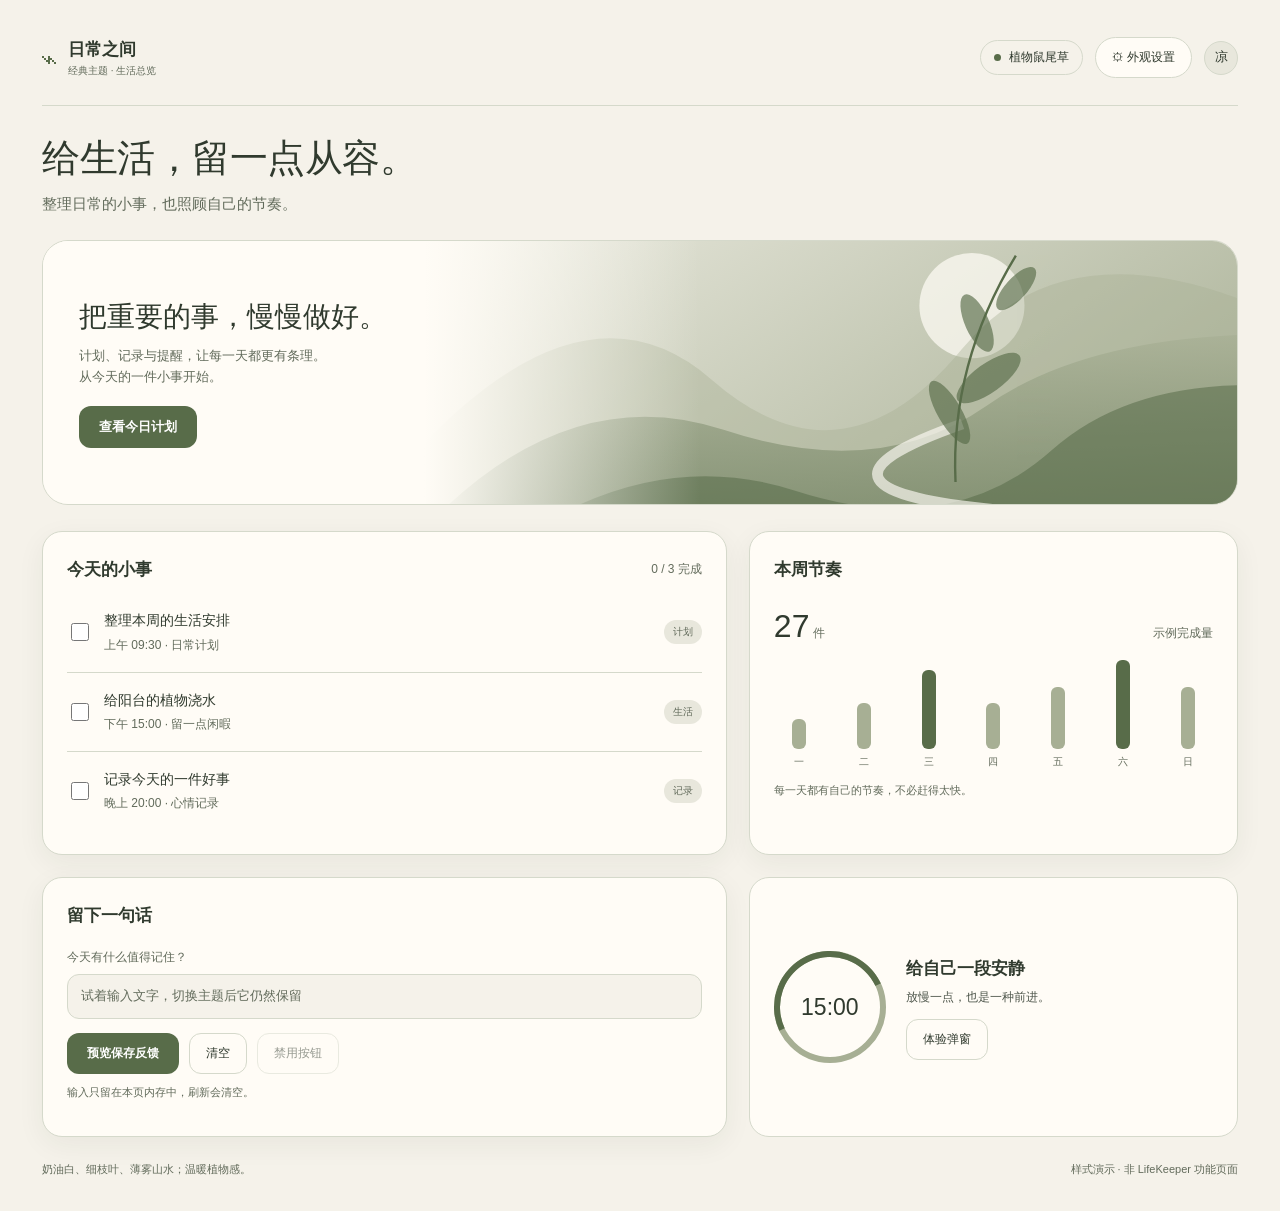
==== commit a006ea29: "Save style library snapshot with glass themes and appearance dialogs" ====
--- a/index.html
+++ b/index.html
@@ -323,7 +323,32 @@
 
 
 *{box-sizing:border-box}body{margin:0;background:var(--ui-bg);color:var(--ui-text);font:15px/1.6 var(--ui-font-body)}button,input,select{font:inherit}button{cursor:pointer}button,input,select{color:inherit}button:focus-visible,input:focus-visible,select:focus-visible{outline:3px solid var(--ui-focus);outline-offset:4px}button{border:0}button:disabled{opacity:.5;cursor:not-allowed}button:hover:not(:disabled){filter:brightness(.96)}.layout{display:grid;grid-template-columns:280px minmax(0,1fr);min-height:100vh}.sidebar{background:var(--ui-surface);border-right:1px solid var(--ui-border);padding:28px 22px}.brand{display:flex;gap:12px;align-items:center;margin-bottom:28px}.logo{width:38px;height:38px;border-radius:12px;display:grid;place-items:center;background:var(--ui-accent);color:var(--ui-on-accent);font-size:25px}.brand strong{display:block;font-size:17px}.muted{color:var(--ui-text-secondary)}.small{font-size:12px}.theme-list{display:grid;gap:8px}.theme-button{width:100%;text-align:left;display:flex;gap:12px;align-items:center;background:transparent;border:1px solid transparent;padding:10px;border-radius:12px;min-height:55px}.theme-button[aria-pressed=true]{background:var(--ui-surface-muted);border-color:var(--ui-accent)}.swatch{width:36px;height:36px;border-radius:50%;flex:none;box-shadow:inset 0 0 0 1px #8883}.theme-button strong{font-size:13px;font-weight:600;display:block}.theme-button .small{font-size:10px}.sidebar-note{margin:24px 4px 0;padding-top:18px;border-top:1px solid var(--ui-border)}.content{padding:28px 42px 32px;max-width:1460px;width:100%;margin:auto}.top{display:flex;align-items:center;justify-content:space-between;margin-bottom:28px;gap:16px}.top p{margin:0}.pill{display:flex;align-items:center;gap:8px;padding:7px 13px;border:1px solid var(--ui-border);border-radius:30px;font-size:12px}.dot{height:7px;width:7px;border-radius:50%;background:var(--ui-accent)}h1,h2,p{margin-top:0}h1{font:500 clamp(28px,3vw,40px)/1.3 var(--ui-font-display);letter-spacing:-.5px;margin-bottom:8px}h2{font-size:17px;font-weight:600;margin-bottom:18px}.intro{margin-bottom:24px}.intro p{margin-bottom:0}.hero{position:relative;overflow:hidden;border-radius:26px;height:265px;background:var(--ui-surface-muted);margin-bottom:26px;border:1px solid var(--ui-border)}.landscape{position:absolute;inset:0;width:100%;height:100%;color:var(--ui-accent);background:var(--ui-gradient-decor)}.hero-copy{position:relative;width:55%;height:100%;display:flex;flex-direction:column;justify-content:center;padding:32px 36px;background:linear-gradient(90deg,var(--ui-surface) 0%,var(--ui-surface) 58%,transparent 100%)}.hero h2{font:500 28px/1.4 var(--ui-font-display);margin-bottom:10px}.hero p{font-size:13px;margin-bottom:18px;max-width:330px}.primary{background:var(--ui-accent);color:var(--ui-on-accent);border-radius:var(--ui-radius-control);padding:11px 20px;align-self:flex-start;font-weight:600}.secondary{border:1px solid var(--ui-border);background:var(--ui-surface);border-radius:var(--ui-radius-control);padding:10px 16px}.hero .primary{font-size:13px}.grid{display:grid;grid-template-columns:minmax(0,1.4fr) minmax(0,1fr);gap:22px}.panel{padding:24px;border-radius:var(--ui-radius-card);background:var(--ui-surface);border:1px solid var(--ui-border);box-shadow:var(--ui-shadow)}.section-head{display:flex;justify-content:space-between;align-items:center;margin-bottom:10px}.section-head h2{margin:0}.text-button{padding:5px;background:transparent;color:var(--ui-accent);font-size:12px}.task{display:flex;gap:12px;align-items:center;padding:16px 0;border-bottom:1px solid var(--ui-border)}.task:last-child{border-bottom:0}.task input{accent-color:var(--ui-accent);width:18px;height:18px;flex:none;cursor:pointer}.task label{flex:1;cursor:pointer}.task label strong{display:block;font-size:14px;font-weight:500}.task input:checked+label strong{text-decoration:line-through;color:var(--ui-text-secondary)}.tag{font-size:10px;border-radius:20px;padding:4px 9px;background:var(--ui-surface-muted);color:var(--ui-text-secondary)}.metrics{display:flex;justify-content:space-between;align-items:baseline}.big{font-size:32px;font-weight:500;font-variant-numeric:tabular-nums}.chart{display:flex;height:118px;gap:14px;align-items:flex-end;padding:8px 0 0;margin-bottom:12px}.column{flex:1;display:flex;align-items:center;flex-direction:column;gap:5px;height:100%;justify-content:flex-end}.bar{width:14px;border-radius:6px;background:var(--ui-chart-2)}.column:nth-child(3n) .bar{background:var(--ui-chart-1)}.column span{font-size:10px;color:var(--ui-text-secondary)}.chart-caption{font-size:11px;color:var(--ui-text-secondary);margin:0}.bottom-grid{margin-top:22px;display:grid;grid-template-columns:minmax(0,1.4fr) minmax(0,1fr);gap:22px}.form-label{display:block;font-size:12px;margin:0 0 7px}.input{background:var(--ui-bg);border:1px solid var(--ui-border);padding:11px 13px;border-radius:var(--ui-radius-control);width:100%;font-size:13px}.input::placeholder{color:var(--ui-text-secondary)}.actions{display:flex;gap:10px;margin-top:14px;flex-wrap:wrap}.actions button{font-size:12px}.immersive{background:var(--ui-surface-immersive);color:var(--ui-on-immersive);box-shadow:var(--ui-shadow-decor);position:relative;overflow:hidden;display:flex;align-items:center;gap:20px;min-height:196px}.ring{width:112px;height:112px;flex:none;border-radius:50%;border:6px solid var(--ui-decor);position:relative;display:grid;place-items:center;font-size:23px}.ring:before{content:'';position:absolute;inset:-6px;border:6px solid var(--ui-accent);border-right-color:transparent;border-bottom-color:transparent;border-radius:50%;transform:rotate(20deg)}.immersive h2{margin-bottom:6px}.immersive p{font-size:12px;opacity:.85}.immersive button{font-size:12px}.footer{display:flex;justify-content:space-between;gap:20px;margin-top:24px;font-size:11px;color:var(--ui-text-secondary)}.toast{position:fixed;bottom:28px;left:50%;transform:translateX(-50%);padding:12px 24px;border-radius:14px;background:var(--ui-accent);color:var(--ui-on-accent);box-shadow:var(--ui-shadow);z-index:10}.toast[hidden]{display:none}.art-variant{display:none}.landscape[data-art=plant] .plant,.landscape[data-art=flower] .flower,.landscape[data-art=forest] .forest,.landscape[data-art=ring] .rings,.landscape[data-art=crystal] .crystal,.landscape[data-art=cloud] .cloud,.landscape[data-art=sun] .sun{display:block}.landscape[data-art=ring] .mountains{opacity:.15}.landscape[data-art=crystal] .mountains{opacity:.5}.landscape[data-art=flower] .mountains{opacity:.2}.landscape[data-art=ring] .rings{filter:drop-shadow(0 0 10px var(--ui-decor))}.preview-note{font-size:11px;margin-top:10px}.theme-button{transition:background-color 160ms,filter 160ms}dialog{background:var(--ui-surface);color:var(--ui-text);border:1px solid var(--ui-border);border-radius:22px;padding:28px;width:min(450px,90vw);box-shadow:var(--ui-shadow)}dialog::backdrop{background:#0005}dialog p{font-size:14px}dialog .primary{float:right}button:active:not(:disabled){transform:translateY(1px)}@media(max-width:1100px){.content{padding:26px}.layout{grid-template-columns:235px minmax(0,1fr)}.sidebar{padding:25px 14px}.hero-copy{width:68%}.grid,.bottom-grid{grid-template-columns:1fr}.chart{height:130px}}@media(max-width:720px){.layout{display:block}.sidebar{border-right:0;border-bottom:1px solid var(--ui-border);padding:18px}.brand{margin-bottom:14px}.theme-list{display:flex;overflow:auto;gap:6px;padding:4px 4px 12px}.theme-button{min-width:158px;width:158px}.sidebar-note{display:none}.content{padding:22px 18px}.top{margin-bottom:20px}.hero{height:285px}.hero-copy{width:82%;padding:24px}.hero h2{font-size:25px}.footer{display:block}.footer span{display:block;margin-bottom:6px}.panel{padding:20px}.intro p{font-size:13px}}@media(prefers-reduced-motion:reduce){*,*:before,*:after{transition:none!important;animation:none!important}button:active:not(:disabled){transform:none}}
-</style></head><body><div class="layout"><aside class="sidebar"><div class="brand"><div class="logo" aria-hidden="true">⌁</div><div><strong>个人主题风格库</strong><span class="muted small">选一种今天喜欢的风格</span></div></div><nav class="theme-list" aria-label="选择主题" id="theme-list"></nav><div class="sidebar-note"><p class="small muted">10 种主题，同一套界面。<br>颜色、材质、字形与装饰一起变化。</p><p class="small muted">本地预览 · 无需联网</p></div></aside><main class="content"><header class="top"><p class="muted small">LifeKeeper / 生活总览预览</p><div class="pill"><span class="dot"></span><span id="theme-name">植物鼠尾草</span></div></header><section class="intro"><h1>给生活，留一点从容。</h1><p class="muted">整理日常的小事，也照顾自己的节奏。</p></section><section class="hero"><svg class="landscape" data-art="plant" id="landscape" aria-hidden="true" viewBox="0 0 1000 300" preserveAspectRatio="xMidYMid slice"><defs><linearGradient id="terrain" x1="0" y1="0" x2="0" y2="1"><stop offset="0" stop-color="var(--ui-decor)"/><stop offset="1" stop-color="var(--ui-accent)"/></linearGradient><radialGradient id="light"><stop stop-color="var(--ui-surface)"/><stop offset="1" stop-color="var(--ui-decor)"/></radialGradient></defs><g class="mountains"><circle cx="778" cy="94" r="44" fill="var(--ui-surface)" opacity=".72"/><path d="M300 230 Q450 60 560 156 T770 130 T1080 125 V320 H300Z" fill="var(--ui-decor)" opacity=".4"/><path d="M320 280 Q440 155 570 198 T790 178 T1050 118 V320 H320Z" fill="url(#terrain)" opacity=".65"/><path d="M370 310 Q500 207 630 249 T845 215 T1100 169 V320Z" fill="currentColor" opacity=".55"/><path d="M770 193 Q610 249 810 266 T723 320" fill="none" stroke="var(--ui-surface)" stroke-width="9" opacity=".65"/></g><g class="art-variant plant" transform="translate(805 50) rotate(12)"><path d="M0 196 Q-25 100 10 0" stroke="currentColor" fill="none" stroke-width="2"/><g fill="currentColor" opacity=".65"><ellipse cx="-17" cy="140" rx="10" ry="30" transform="rotate(-42 -17 140)"/><ellipse cx="9" cy="105" rx="12" ry="32" transform="rotate(42 9 105)"/><ellipse cx="-10" cy="62" rx="10" ry="26" transform="rotate(-36 -10 62)"/><ellipse cx="16" cy="27" rx="9" ry="23" transform="rotate(30 16 27)"/></g></g><g class="art-variant flower" transform="translate(810 145)" fill="currentColor" opacity=".35"><ellipse rx="25" ry="62" transform="rotate(-45)"/><ellipse rx="25" ry="62" transform="rotate(45)"/><ellipse rx="25" ry="62"/><ellipse rx="25" ry="62" transform="rotate(90)"/></g><g class="art-variant forest" fill="currentColor" opacity=".75"><path d="M660 238 l25 -80 25 80h-18v28h-14v-28z M900 247 l32 -115 32 115h-25v45h-15v-45z M860 242 l24 -90 24 90h-16v26h-15v-26z"/></g><g class="art-variant rings" fill="none" stroke="var(--ui-accent)"><circle cx="795" cy="145" r="86" stroke-width="6"/><circle cx="795" cy="145" r="103" stroke-width="1" opacity=".5"/><circle cx="795" cy="145" r="73" stroke-width="1" opacity=".65"/></g><g class="art-variant crystal" transform="translate(794 75)"><path d="M0 0 48 38 58 108 8 157 -46 117 -38 48Z" fill="var(--ui-decor)"/><path d="M0 0 10 66 -46 117 -38 48Z" fill="currentColor"/><path d="M10 66 48 38 58 108 8 157Z" fill="var(--ui-accent)"/><path d="M0 0 10 66 48 38 M10 66 8 157 M10 66 -46 117" stroke="var(--ui-on-accent)" opacity=".6" fill="none"/></g><g class="art-variant cloud" fill="var(--ui-surface)" opacity=".55"><ellipse cx="770" cy="160" rx="68" ry="18"/><ellipse cx="810" cy="142" rx="38" ry="26"/><ellipse cx="877" cy="112" rx="60" ry="12"/></g><g class="art-variant sun"><circle cx="778" cy="96" r="47" fill="url(#light)"/><circle cx="778" cy="96" r="46" fill="none" stroke="var(--ui-decor)"/></g></svg><div class="hero-copy"><h2>把重要的事，慢慢做好。</h2><p class="muted">计划、记录与提醒，让每一天都更有条理。<br>从今天的一件小事开始。</p><button class="primary" id="open-preview">查看今日计划</button></div></section><div class="grid"><section class="panel"><div class="section-head"><h2>今天的小事</h2><span class="muted small" id="task-count">0 / 3 完成</span></div><div class="task"><input id="t1" type="checkbox"><label for="t1"><strong>整理本周的生活安排</strong><span class="muted small">上午 09:30 · 日常计划</span></label><span class="tag">计划</span></div><div class="task"><input id="t2" type="checkbox"><label for="t2"><strong>给阳台的植物浇水</strong><span class="muted small">下午 15:00 · 留一点闲暇</span></label><span class="tag">生活</span></div><div class="task"><input id="t3" type="checkbox"><label for="t3"><strong>记录今天的一件好事</strong><span class="muted small">晚上 20:00 · 心情记录</span></label><span class="tag">记录</span></div></section><section class="panel"><h2>本周节奏</h2><div class="metrics"><span class="big">27<span class="small muted"> 件</span></span><span class="muted small">示例完成量</span></div><div class="chart" role="img" aria-label="周一至周日完成量示例：2、3、5、3、4、6、4"><div class="column"><div class="bar" style="height:28%"></div><span>一</span></div><div class="column"><div class="bar" style="height:42%"></div><span>二</span></div><div class="column"><div class="bar" style="height:72%"></div><span>三</span></div><div class="column"><div class="bar" style="height:42%"></div><span>四</span></div><div class="column"><div class="bar" style="height:57%"></div><span>五</span></div><div class="column"><div class="bar" style="height:85%"></div><span>六</span></div><div class="column"><div class="bar" style="height:57%"></div><span>日</span></div></div><p class="chart-caption">每一天都有自己的节奏，不必赶得太快。</p></section></div><div class="bottom-grid"><section class="panel"><h2>留下一句话</h2><label class="form-label muted" for="note">今天有什么值得记住？</label><input class="input" id="note" placeholder="试着输入文字，切换主题后它仍然保留" maxlength="200"><div class="actions"><button class="primary" id="save-note">预览保存反馈</button><button class="secondary" id="clear-note">清空</button><button class="secondary" disabled>禁用按钮</button></div><p class="muted preview-note">输入只留在本页内存中，刷新会清空。</p></section><section class="panel immersive"><div class="ring" aria-hidden="true">15:00</div><div><h2>给自己一段安静</h2><p>放慢一点，也是一种前进。</p><button class="secondary" id="quiet-preview">体验弹窗</button></div></section></div><footer class="footer"><span id="theme-description"></span><span>样式演示 · 非 LifeKeeper 功能页面</span></footer></main></div><div class="toast" role="status" hidden id="toast"></div><dialog id="preview-dialog"><h2>主题效果预览</h2><p>这里可以查看弹窗、按钮与遮罩的效果。切换主题只改变样式，你输入的文字和勾选项仍会保留。</p><button class="primary" id="close-dialog">关闭</button></dialog><script>
+
+[hidden]{display:none!important}.custom-launch{width:100%;margin-top:14px;border:1px dashed var(--ui-border);padding:12px;border-radius:12px;background:var(--ui-surface-muted);font-weight:600;font-size:13px}.custom-launch[aria-pressed=true]{border-style:solid;border-color:var(--ui-accent)}.palette-editor{margin-bottom:24px;padding:24px;background:var(--ui-surface);border:1px solid var(--ui-border);border-radius:20px;box-shadow:var(--ui-shadow)}.palette-heading{display:flex;justify-content:space-between;align-items:flex-start;gap:16px;margin-bottom:20px}.palette-heading>button{white-space:nowrap;flex-shrink:0}.palette-heading h2{margin-bottom:5px;font-size:20px}.palette-heading p{margin:0;font-size:12px}.palette-controls{display:grid;grid-template-columns:repeat(3,minmax(0,1fr));gap:16px}.palette-field{display:flex;flex-direction:column;gap:7px;min-width:0;font-size:12px}.palette-color{display:flex;align-items:center;gap:10px;border:1px solid var(--ui-border);padding:8px;border-radius:12px;background:var(--ui-bg)}.palette-color input[type=color]{width:40px;height:36px;padding:0;border:0;background:transparent;cursor:pointer;flex:none}.palette-color input[type=text]{background:transparent;border:0;min-width:0;width:100%;font:13px/1.5 var(--ui-font-body);color:var(--ui-text);padding:5px}.palette-color input[aria-invalid=true]{outline:2px solid var(--ui-danger);border-radius:5px}.palette-editor select{width:100%;padding:10px;border-radius:10px;border:1px solid var(--ui-border);background:var(--ui-bg)}.palette-range{width:100%;accent-color:var(--ui-accent);min-height:39px;margin:0}.palette-sample{height:42px;background:var(--ui-gradient-decor);border-radius:10px;border:1px solid var(--ui-border);margin-top:16px}.palette-feedback{margin:12px 0 0;font-size:12px;color:var(--ui-text-secondary)}.palette-feedback.error{color:var(--ui-danger)}.palette-actions{display:flex;align-items:center;gap:10px;flex-wrap:wrap;margin-top:18px}.palette-actions button{font-size:12px}.palette-help{font-size:11px;color:var(--ui-text-secondary);margin:12px 0 0}@media(max-width:720px){.custom-launch{margin-top:3px;padding:9px}.palette-editor{padding:18px}.palette-controls{grid-template-columns:repeat(2,minmax(0,1fr));gap:12px}.palette-field.angle-field{grid-column:1/-1}.palette-color{gap:5px;padding:6px}.palette-color input[type=color]{width:30px;height:34px}.palette-color input[type=text]{font-size:12px}.palette-heading h2{font-size:18px}}
+
+
+/* Classic themes share the clean navigation and modal appearance workflow. */
+.layout{display:block;min-height:100vh}
+.classic-top{padding:4px 0 22px;border-bottom:1px solid var(--ui-border)}
+.classic-brand{display:flex;align-items:center;gap:10px}.classic-brand>span{font-size:32px;color:var(--ui-accent)}.classic-brand strong{display:block;font-size:17px}.classic-brand small{display:block;font-size:10px;color:var(--ui-text-secondary)}
+.classic-top-actions{display:flex;align-items:center;gap:12px}.classic-top-actions button{font-size:12px;border-radius:50px;white-space:nowrap}
+.classic-avatar{width:34px;height:34px;border-radius:50%;display:grid;place-items:center;background:var(--ui-surface-muted);border:1px solid var(--ui-border);font-size:13px}
+#classic-settings{padding:0;width:min(720px,calc(100vw - 28px));max-width:720px;max-height:calc(100dvh - 32px);overflow:hidden}
+#classic-settings[open]{display:flex;flex-direction:column}
+#classic-settings::backdrop{background:#101c2c99;backdrop-filter:blur(8px)}
+.classic-settings-head{display:flex;justify-content:space-between;align-items:center;padding:22px 26px;border-bottom:1px solid var(--ui-border);flex:none}
+.classic-settings-head p{margin:0 0 4px}.classic-settings-head h2{margin:0;font-size:23px}.classic-settings-head button{border-radius:50%;width:34px;height:34px;padding:0;font-size:22px}
+.classic-settings-body{padding:20px 26px;overflow:auto;min-height:0;overscroll-behavior:contain}
+#classic-settings .theme-list{display:grid;grid-template-columns:1fr 1fr;gap:8px;overflow:visible;padding:0}
+#classic-settings .theme-button{min-width:0;white-space:normal;border-color:var(--ui-border)}
+#classic-settings .theme-button .small{font-size:10px}
+#classic-settings .palette-editor{margin:16px 0;padding:18px}
+#classic-settings .palette-editor[hidden]{display:none}
+#classic-settings .palette-controls{grid-template-columns:repeat(2,minmax(0,1fr))}
+.classic-settings-footer{display:flex;align-items:center;justify-content:space-between;gap:12px;padding:16px 26px;border-top:1px solid var(--ui-border);flex:none}
+#classic-settings .classic-settings-footer .primary{float:none;border-radius:50px}
+@media(max-width:600px){.classic-top{flex-wrap:wrap;gap:12px}.classic-top-actions{gap:8px;flex-wrap:wrap}.classic-top-actions .pill{order:3;width:100%}.classic-top-actions{margin-left:auto}.classic-top-actions .pill{display:none}.classic-settings-head{padding:18px}.classic-settings-body{padding:16px}.classic-settings-footer{padding:14px 18px}#classic-settings .theme-list{grid-template-columns:1fr 1fr}#classic-settings .theme-button{padding:8px;gap:7px}#classic-settings .theme-button .swatch{width:25px;height:25px;flex:none}#classic-settings .theme-button strong{font-size:12px}#classic-settings .theme-button .small{display:none}}
+</style></head><body><div class="layout"><main class="content"><header class="top classic-top"><div class="classic-brand"><span aria-hidden="true">⌁</span><div><strong>日常之间</strong><small>经典主题 · 生活总览</small></div></div><div class="classic-top-actions"><div class="pill"><span class="dot"></span><span id="theme-name">植物鼠尾草</span></div><button class="secondary" id="classic-settings-toggle" aria-haspopup="dialog" aria-expanded="false" aria-controls="classic-settings">⚙ 外观设置</button><span class="classic-avatar" aria-label="用户名：凉">凉</span></div></header><section class="intro"><h1>给生活，留一点从容。</h1><p class="muted">整理日常的小事，也照顾自己的节奏。</p></section><section class="hero"><svg class="landscape" data-art="plant" id="landscape" aria-hidden="true" viewBox="0 0 1000 300" preserveAspectRatio="xMidYMid slice"><defs><linearGradient id="terrain" x1="0" y1="0" x2="0" y2="1"><stop offset="0" stop-color="var(--ui-decor)"/><stop offset="1" stop-color="var(--ui-accent)"/></linearGradient><radialGradient id="light"><stop stop-color="var(--ui-surface)"/><stop offset="1" stop-color="var(--ui-decor)"/></radialGradient></defs><g class="mountains"><circle cx="778" cy="94" r="44" fill="var(--ui-surface)" opacity=".72"/><path d="M300 230 Q450 60 560 156 T770 130 T1080 125 V320 H300Z" fill="var(--ui-decor)" opacity=".4"/><path d="M320 280 Q440 155 570 198 T790 178 T1050 118 V320 H320Z" fill="url(#terrain)" opacity=".65"/><path d="M370 310 Q500 207 630 249 T845 215 T1100 169 V320Z" fill="currentColor" opacity=".55"/><path d="M770 193 Q610 249 810 266 T723 320" fill="none" stroke="var(--ui-surface)" stroke-width="9" opacity=".65"/></g><g class="art-variant plant" transform="translate(805 50) rotate(12)"><path d="M0 196 Q-25 100 10 0" stroke="currentColor" fill="none" stroke-width="2"/><g fill="currentColor" opacity=".65"><ellipse cx="-17" cy="140" rx="10" ry="30" transform="rotate(-42 -17 140)"/><ellipse cx="9" cy="105" rx="12" ry="32" transform="rotate(42 9 105)"/><ellipse cx="-10" cy="62" rx="10" ry="26" transform="rotate(-36 -10 62)"/><ellipse cx="16" cy="27" rx="9" ry="23" transform="rotate(30 16 27)"/></g></g><g class="art-variant flower" transform="translate(810 145)" fill="currentColor" opacity=".35"><ellipse rx="25" ry="62" transform="rotate(-45)"/><ellipse rx="25" ry="62" transform="rotate(45)"/><ellipse rx="25" ry="62"/><ellipse rx="25" ry="62" transform="rotate(90)"/></g><g class="art-variant forest" fill="currentColor" opacity=".75"><path d="M660 238 l25 -80 25 80h-18v28h-14v-28z M900 247 l32 -115 32 115h-25v45h-15v-45z M860 242 l24 -90 24 90h-16v26h-15v-26z"/></g><g class="art-variant rings" fill="none" stroke="var(--ui-accent)"><circle cx="795" cy="145" r="86" stroke-width="6"/><circle cx="795" cy="145" r="103" stroke-width="1" opacity=".5"/><circle cx="795" cy="145" r="73" stroke-width="1" opacity=".65"/></g><g class="art-variant crystal" transform="translate(794 75)"><path d="M0 0 48 38 58 108 8 157 -46 117 -38 48Z" fill="var(--ui-decor)"/><path d="M0 0 10 66 -46 117 -38 48Z" fill="currentColor"/><path d="M10 66 48 38 58 108 8 157Z" fill="var(--ui-accent)"/><path d="M0 0 10 66 48 38 M10 66 8 157 M10 66 -46 117" stroke="var(--ui-on-accent)" opacity=".6" fill="none"/></g><g class="art-variant cloud" fill="var(--ui-surface)" opacity=".55"><ellipse cx="770" cy="160" rx="68" ry="18"/><ellipse cx="810" cy="142" rx="38" ry="26"/><ellipse cx="877" cy="112" rx="60" ry="12"/></g><g class="art-variant sun"><circle cx="778" cy="96" r="47" fill="url(#light)"/><circle cx="778" cy="96" r="46" fill="none" stroke="var(--ui-decor)"/></g></svg><div class="hero-copy"><h2>把重要的事，慢慢做好。</h2><p class="muted">计划、记录与提醒，让每一天都更有条理。<br>从今天的一件小事开始。</p><button class="primary" id="open-preview">查看今日计划</button></div></section><div class="grid"><section class="panel"><div class="section-head"><h2>今天的小事</h2><span class="muted small" id="task-count">0 / 3 完成</span></div><div class="task"><input id="t1" type="checkbox"><label for="t1"><strong>整理本周的生活安排</strong><span class="muted small">上午 09:30 · 日常计划</span></label><span class="tag">计划</span></div><div class="task"><input id="t2" type="checkbox"><label for="t2"><strong>给阳台的植物浇水</strong><span class="muted small">下午 15:00 · 留一点闲暇</span></label><span class="tag">生活</span></div><div class="task"><input id="t3" type="checkbox"><label for="t3"><strong>记录今天的一件好事</strong><span class="muted small">晚上 20:00 · 心情记录</span></label><span class="tag">记录</span></div></section><section class="panel"><h2>本周节奏</h2><div class="metrics"><span class="big">27<span class="small muted"> 件</span></span><span class="muted small">示例完成量</span></div><div class="chart" role="img" aria-label="周一至周日完成量示例：2、3、5、3、4、6、4"><div class="column"><div class="bar" style="height:28%"></div><span>一</span></div><div class="column"><div class="bar" style="height:42%"></div><span>二</span></div><div class="column"><div class="bar" style="height:72%"></div><span>三</span></div><div class="column"><div class="bar" style="height:42%"></div><span>四</span></div><div class="column"><div class="bar" style="height:57%"></div><span>五</span></div><div class="column"><div class="bar" style="height:85%"></div><span>六</span></div><div class="column"><div class="bar" style="height:57%"></div><span>日</span></div></div><p class="chart-caption">每一天都有自己的节奏，不必赶得太快。</p></section></div><div class="bottom-grid"><section class="panel"><h2>留下一句话</h2><label class="form-label muted" for="note">今天有什么值得记住？</label><input class="input" id="note" placeholder="试着输入文字，切换主题后它仍然保留" maxlength="200"><div class="actions"><button class="primary" id="save-note">预览保存反馈</button><button class="secondary" id="clear-note">清空</button><button class="secondary" disabled>禁用按钮</button></div><p class="muted preview-note">输入只留在本页内存中，刷新会清空。</p></section><section class="panel immersive"><div class="ring" aria-hidden="true">15:00</div><div><h2>给自己一段安静</h2><p>放慢一点，也是一种前进。</p><button class="secondary" id="quiet-preview">体验弹窗</button></div></section></div><footer class="footer"><span id="theme-description"></span><span>样式演示 · 非 LifeKeeper 功能页面</span></footer></main></div><div class="toast" role="status" hidden id="toast"></div><dialog id="classic-settings" aria-labelledby="classic-settings-title"><header class="classic-settings-head"><div><p class="small muted">让界面更合心意</p><h2 id="classic-settings-title">外观设置</h2></div><button class="secondary" id="classic-settings-close" aria-label="关闭外观设置">×</button></header><div class="classic-settings-body"><nav class="theme-list" aria-label="选择主题" id="theme-list"></nav><button type="button" class="custom-launch" id="custom-launch" aria-controls="palette-editor" aria-expanded="false" aria-pressed="false">＋ 自定义整套色系</button><section class="palette-editor" id="palette-editor" aria-labelledby="palette-title" hidden><div class="palette-heading"><div><h2 id="palette-title">调出自己的色系</h2><p class="muted">选喜欢的颜色，让背景、按钮与图表协调起来。</p></div><button type="button" class="text-button" id="close-palette">收起编辑器</button></div><div class="palette-controls"><label class="palette-field">起点色<span class="palette-color"><input type="color" id="palette-color-0" aria-label="起点色取色器" value="#E8E6D5"><input type="text" id="palette-hex-0" aria-label="起点色 HEX" value="#E8E6D5" maxlength="7" spellcheck="false" autocomplete="off"></span></label><label class="palette-field"><span id="second-color-label">过渡色</span><span class="palette-color"><input type="color" id="palette-color-1" aria-label="过渡色取色器" value="#97B28D"><input type="text" id="palette-hex-1" aria-label="过渡色 HEX" value="#97B28D" maxlength="7" spellcheck="false" autocomplete="off"></span></label><label class="palette-field" id="third-color-field">终点色<span class="palette-color"><input type="color" id="palette-color-2" aria-label="终点色取色器" value="#42634A"><input type="text" id="palette-hex-2" aria-label="终点色 HEX" value="#42634A" maxlength="7" spellcheck="false" autocomplete="off"></span></label><label class="palette-field">渐变颜色数量<select id="palette-count"><option value="2">双色渐变</option><option value="3" selected>三色渐变</option></select></label><label class="palette-field">界面底色<select id="palette-mode"><option value="light">浅色</option><option value="dark">深色</option></select></label><label class="palette-field angle-field"><span>渐变方向 <output id="palette-angle-value" for="palette-angle">145°</output></span><input type="range" id="palette-angle" min="0" max="360" step="1" value="145" aria-label="渐变方向"></label></div><div class="palette-sample" role="img" aria-label="自定义渐变草稿"></div><p class="palette-help">这里只展示渐变草稿；点击“确定预览”后，才会改变页面、按钮和图表。</p><div class="palette-actions"><button type="button" class="primary" id="confirm-palette">确定预览</button><button type="button" class="secondary" id="save-palette" disabled>保存到本机</button><button type="button" class="secondary" id="reset-palette">恢复默认配色</button></div><p class="palette-feedback" id="palette-feedback" role="status">先调颜色，再确定预览；满意后保存到当前浏览器，无需登录。</p></section><a class="custom-launch" href="./style-lab.html" style="display:block;text-align:center;text-decoration:none;box-sizing:border-box">← 返回风格实验室</a><div class="sidebar-note"><p class="small muted">10 种主题，同一套界面。<br>颜色、材质、字形与装饰一起变化。</p><p class="small muted">本地预览 · 无需联网</p></div></div><footer class="classic-settings-footer"><span class="small muted">关闭后保留当前调整</span><button class="primary" id="classic-settings-done">完成</button></footer></dialog><dialog id="preview-dialog"><h2>主题效果预览</h2><p>这里可以查看弹窗、按钮与遮罩的效果。切换主题只改变样式，你输入的文字和勾选项仍会保留。</p><button class="primary" id="close-dialog">关闭</button></dialog><script>
 const themes=[
   {
     "id": "mist-aqua",
@@ -857,11 +882,115 @@
   }
 ];
 const variants={'mist-aqua':'sun','botanical-sage':'plant','ivory-gold':'sun','sage-minimal':'flower','forest-deep':'forest','ice-blue':'cloud','burgundy-sand':'sun','neon-ocean':'ring','emerald-gold':'crystal','sunset-violet':'sun'};
-let initial='botanical-sage';try{const saved=localStorage.getItem('personal-ui-demo-theme');if(themes.some(t=>t.id===saved))initial=saved}catch{}
+
+// palette-core:start
+const PaletteCore=(()=>{
+  function normalize(value){
+    if(!value||typeof value!=='object'||!Array.isArray(value.colors)||![2,3].includes(value.colors.length)||!value.colors.every(c=>typeof c==='string'&&/^#[0-9a-f]{6}$/i.test(c))||!['light','dark'].includes(value.mode)||!Number.isFinite(value.angle)||value.angle<0||value.angle>360)return null;
+    return {colors:value.colors.map(c=>c.toUpperCase()),mode:value.mode,angle:Math.round(value.angle)};
+  }
+  function readSaved(raw){try{const v=JSON.parse(raw);return v?.version===1?normalize(v):null}catch{return null}}
+  function rgb(c){return [1,3,5].map(i=>parseInt(c.slice(i,i+2),16))}
+  function mix(a,b,f){const x=rgb(a),y=rgb(b);return '#'+x.map((v,i)=>Math.round(v*(1-f)+y[i]*f).toString(16).padStart(2,'0')).join('').toUpperCase()}
+  function lum(c){const a=rgb(c).map(x=>{x/=255;return x<=.04045?x/12.92:((x+.055)/1.055)**2.4});return a[0]*.2126+a[1]*.7152+a[2]*.0722}
+  function contrast(a,b){const x=lum(a),y=lum(b);return (Math.max(x,y)+.05)/(Math.min(x,y)+.05)}
+  function readable(color,surfaces,target){
+    const score=c=>Math.min(...surfaces.map(s=>contrast(c,s)));
+    const end=score('#000000')>score('#FFFFFF')?'#000000':'#FFFFFF';
+    for(let i=0;i<=100;i++){const c=mix(color,end,i/100);if(score(c)>=target)return c}return end;
+  }
+  function generate(input){
+    const v=normalize(input);if(!v)throw new TypeError('Invalid palette');
+    const [first,second]=v.colors,last=v.colors.at(-1),dark=v.mode==='dark';
+    const bg=mix(first,dark?'#0C1420':'#FAFAF8',.94);
+    const surface=mix(first,dark?'#172130':'#FFFFFF',.97);
+    const muted=mix(first,dark?'#253040':'#F1F2F0',.90);
+    const surfaces=[bg,surface,muted];
+    const accent=readable(second,[surface],4.5);
+    const text=readable(dark?'#F5F7FA':'#1C2530',surfaces,4.5);
+    const secondary=readable(dark?'#B5C4D5':'#65717A',surfaces,4.5);
+    return {bg,surface,'surface-muted':muted,text,'text-secondary':secondary,accent,'on-accent':readable('#FFFFFF',[accent],4.5),border:mix(text,surface,.78),focus:readable(second,surfaces,3),decor:last,'gradient-decor':`linear-gradient(${v.angle}deg, ${v.colors.join(', ')})`,'chart-1':readable(second,[surface],3),'chart-2':readable(first,[surface],3),'chart-3':readable(last,[surface],3),'surface-immersive':mix(last,dark?'#111C29':'#F2F3EE',.88),'on-immersive':readable(text,[mix(last,dark?'#111C29':'#F2F3EE',.88)],4.5),'shadow':dark?'0 8px 28px rgba(0,0,0,.18)':'0 8px 28px rgba(40,55,40,.06)','shadow-decor':'none'};
+  }
+  return {normalize,readSaved,generate};
+})();
+// palette-core:end
+
+const CUSTOM_KEY='personal-ui-demo-custom-palette-v1';
+const DEFAULT_PALETTE={colors:['#E8E6D5','#97B28D','#42634A'],mode:'light',angle:145};
+let savedPalette=null,initial='botanical-sage';
+try{savedPalette=PaletteCore.readSaved(localStorage.getItem(CUSTOM_KEY));const stored=localStorage.getItem('personal-ui-demo-theme');if(themes.some(t=>t.id===stored)||(stored==='custom'&&savedPalette))initial=stored}catch{}
+let draft=PaletteCore.normalize(savedPalette||DEFAULT_PALETTE);
+let appliedPalette=initial==='custom'?PaletteCore.normalize(savedPalette):null;
+let draftValid=true;
 const list=document.getElementById('theme-list');
+const customLaunch=document.getElementById('custom-launch');
+const paletteEditor=document.getElementById('palette-editor');
+const paletteFeedback=document.getElementById('palette-feedback');
+const paletteCount=document.getElementById('palette-count');
+const paletteMode=document.getElementById('palette-mode');
+const paletteAngle=document.getElementById('palette-angle');
+const confirmPaletteButton=document.getElementById('confirm-palette');
+const savePaletteButton=document.getElementById('save-palette');
+const pickers=[0,1,2].map(i=>document.getElementById(`palette-color-${i}`));
+const hexInputs=[0,1,2].map(i=>document.getElementById(`palette-hex-${i}`));
 for(const t of themes){const button=document.createElement('button');button.className='theme-button';button.type='button';button.dataset.theme=t.id;button.setAttribute('aria-pressed','false');const swatch=document.createElement('span');swatch.className='swatch';swatch.style.background=`linear-gradient(135deg,${t.tokens.bg} 0 45%,${t.tokens.accent} 46% 100%)`;swatch.setAttribute('aria-hidden','true');const text=document.createElement('span');const name=document.createElement('strong');name.textContent=t.name;const id=document.createElement('span');id.className='small muted';id.textContent=t.id;text.append(name,id);button.append(swatch,text);button.onclick=()=>applyTheme(t.id);list.append(button)}
-function applyTheme(id){const t=themes.find(t=>t.id===id)||themes[1];document.documentElement.dataset.uiTheme=t.id;document.getElementById('theme-name').textContent=t.name;document.getElementById('theme-description').textContent=t.description;document.getElementById('landscape').dataset.art=variants[t.id];for(const b of list.children)b.setAttribute('aria-pressed',String(b.dataset.theme===t.id));try{localStorage.setItem('personal-ui-demo-theme',t.id)}catch{}}
-applyTheme(initial);
+function message(text,error=false){paletteFeedback.textContent=text;paletteFeedback.classList.toggle('error',error)}
+function samePalette(a,b){return !!a&&!!b&&JSON.stringify(a)===JSON.stringify(b)}
+function syncPaletteActions(){confirmPaletteButton.disabled=!draftValid;savePaletteButton.disabled=!(draftValid&&samePalette(draft,appliedPalette)&&document.documentElement.dataset.uiTheme==='custom')}
+function showDraftGradient(){document.querySelector('.palette-sample').style.backgroundImage=PaletteCore.generate(draft)['gradient-decor']}
+function selectMarker(id){for(const b of list.children)b.setAttribute('aria-pressed',String(b.dataset.theme===id));customLaunch.setAttribute('aria-pressed',String(id==='custom'));syncPaletteActions()}
+function persistTheme(id){try{localStorage.setItem('personal-ui-demo-theme',id)}catch{}}
+function clearCustomTokens(){for(const key of Object.keys(themes[0].tokens))document.documentElement.style.removeProperty('--ui-'+key);document.documentElement.style.removeProperty('color-scheme')}
+function applyTheme(id){
+  const t=themes.find(t=>t.id===id)||themes[1];clearCustomTokens();
+  document.documentElement.dataset.uiTheme=t.id;document.getElementById('theme-name').textContent=t.name;document.getElementById('theme-description').textContent=t.description;document.getElementById('landscape').dataset.art=variants[t.id];selectMarker(t.id);persistTheme(t.id);if(!paletteEditor.hidden)message('当前使用预设主题。草稿已保留，点击“确定预览”才应用自定义配色。');
+}
+function applyCustom(palette,persist=false){
+  const v=PaletteCore.normalize(palette);if(!v)return;
+  const base=themes.find(t=>t.id===(v.mode==='dark'?'neon-ocean':'botanical-sage'));
+  const tokens={...base.tokens,...PaletteCore.generate(v)};
+  for(const [key,value] of Object.entries(tokens))document.documentElement.style.setProperty('--ui-'+key,value);
+  document.documentElement.style.colorScheme=v.mode;
+  document.documentElement.dataset.uiTheme='custom';document.getElementById('theme-name').textContent='自定义色系 · '+(v.mode==='dark'?'深色':'浅色');document.getElementById('theme-description').textContent=`${v.colors.length} 色渐变 · ${v.angle}° · ${v.colors.join(' / ')}`;document.getElementById('landscape').dataset.art='sun';selectMarker('custom');if(persist)persistTheme('custom');
+}
+function labelStops(count){document.getElementById('second-color-label').textContent=count===2?'终点色':'过渡色';pickers[1].setAttribute('aria-label',count===2?'终点色取色器':'过渡色取色器');hexInputs[1].setAttribute('aria-label',count===2?'终点色 HEX':'过渡色 HEX')}
+function fillEditor(value){
+  draftValid=true;
+  labelStops(value.colors.length);paletteCount.value=String(value.colors.length);paletteMode.value=value.mode;paletteAngle.value=String(value.angle);document.getElementById('palette-angle-value').textContent=value.angle+'°';
+  for(let i=0;i<3;i++){const c=value.colors[i]||DEFAULT_PALETTE.colors[i];pickers[i].value=c;hexInputs[i].value=c;hexInputs[i].setAttribute('aria-invalid','false')}
+  document.getElementById('third-color-field').hidden=value.colors.length===2;showDraftGradient();syncPaletteActions();
+}
+function updateDraft(){
+  const count=Number(paletteCount.value);labelStops(count);document.getElementById('third-color-field').hidden=count===2;
+  let valid=true;const colors=hexInputs.slice(0,count).map((field,i)=>{const ok=/^#[0-9a-f]{6}$/i.test(field.value.trim());field.setAttribute('aria-invalid',String(!ok));if(!ok)valid=false;else pickers[i].value=field.value.trim();return field.value.trim()});
+  draftValid=valid;if(!valid){syncPaletteActions();message('颜色请输入 # 加 6 位十六进制，例如 #42634A。',true);return false}
+  const next=PaletteCore.normalize({colors,mode:paletteMode.value,angle:Number(paletteAngle.value)});if(!next)return false;
+  draft=next;document.getElementById('palette-angle-value').textContent=draft.angle+'°';showDraftGradient();syncPaletteActions();message(samePalette(draft,appliedPalette)&&document.documentElement.dataset.uiTheme==='custom'?'当前页面已应用这套配色，可保存到当前浏览器。':'草稿已更新，页面尚未改变。点击“确定预览”查看效果。');return true;
+}
+customLaunch.onclick=()=>{paletteEditor.hidden=false;customLaunch.setAttribute('aria-expanded','true');fillEditor(draft);message('先调整草稿，点击“确定预览”查看整页效果；满意后再保存。')};
+document.getElementById('close-palette').onclick=()=>{paletteEditor.hidden=true;customLaunch.setAttribute('aria-expanded','false');customLaunch.focus()};
+for(let i=0;i<3;i++){pickers[i].oninput=()=>{hexInputs[i].value=pickers[i].value.toUpperCase();updateDraft()};hexInputs[i].oninput=updateDraft}
+paletteCount.onchange=updateDraft;paletteMode.onchange=updateDraft;paletteAngle.oninput=updateDraft;
+confirmPaletteButton.onclick=()=>{
+  if(!updateDraft())return;
+  appliedPalette=PaletteCore.normalize(draft);applyCustom(appliedPalette);syncPaletteActions();message('已应用到页面，尚未保存。满意后点击“保存到本机”。');
+};
+savePaletteButton.onclick=()=>{
+  if(!draftValid||!samePalette(draft,appliedPalette)||document.documentElement.dataset.uiTheme!=='custom'){message('请先点击“确定预览”，确认当前草稿的效果。',true);return}
+  try{localStorage.setItem(CUSTOM_KEY,JSON.stringify({version:1,...appliedPalette}));localStorage.setItem('personal-ui-demo-theme','custom');savedPalette=PaletteCore.normalize(appliedPalette);message('已保存到当前浏览器。下次打开会恢复；清除网站数据后会丢失，不会跨设备同步。')}
+  catch{message('当前浏览器无法保存。效果仅在本页有效，关闭或刷新后可能丢失。',true)}
+};
+document.getElementById('reset-palette').onclick=()=>{draft=PaletteCore.normalize(DEFAULT_PALETTE);fillEditor(draft);message('已恢复默认草稿，页面未改变。先确定预览，再选择是否保存。')};
+fillEditor(draft);if(initial==='custom')applyCustom(draft);else applyTheme(initial);
+
 let toastTimer;function notify(text){const toast=document.getElementById('toast');toast.textContent=text;toast.hidden=false;clearTimeout(toastTimer);toastTimer=setTimeout(()=>toast.hidden=true,2200)}
 document.getElementById('save-note').onclick=()=>notify(document.getElementById('note').value.trim()?'已展示保存反馈（未写入文件）':'先写下一句话，再查看反馈');document.getElementById('clear-note').onclick=()=>{document.getElementById('note').value='';document.getElementById('note').focus()};const dialog=document.getElementById('preview-dialog');document.getElementById('open-preview').onclick=()=>dialog.showModal();document.getElementById('quiet-preview').onclick=()=>dialog.showModal();document.getElementById('close-dialog').onclick=()=>dialog.close();for(const box of document.querySelectorAll('.task input'))box.onchange=()=>{document.getElementById('task-count').textContent=`${document.querySelectorAll('.task input:checked').length} / 3 完成`};
+
+const classicSettings=document.getElementById('classic-settings'),classicSettingsToggle=document.getElementById('classic-settings-toggle');
+function closeClassicSettings(){classicSettings.close();classicSettingsToggle.setAttribute('aria-expanded','false');classicSettingsToggle.focus()}
+classicSettingsToggle.onclick=()=>{classicSettings.showModal();classicSettingsToggle.setAttribute('aria-expanded','true')};
+document.getElementById('classic-settings-close').onclick=closeClassicSettings;
+document.getElementById('classic-settings-done').onclick=closeClassicSettings;
+classicSettings.addEventListener('cancel',event=>{event.preventDefault();closeClassicSettings()});
+classicSettings.addEventListener('click',event=>{if(event.target!==classicSettings)return;const r=classicSettings.getBoundingClientRect();if(event.clientX<r.left||event.clientX>r.right||event.clientY<r.top||event.clientY>r.bottom)closeClassicSettings()});
 </script></body></html>
